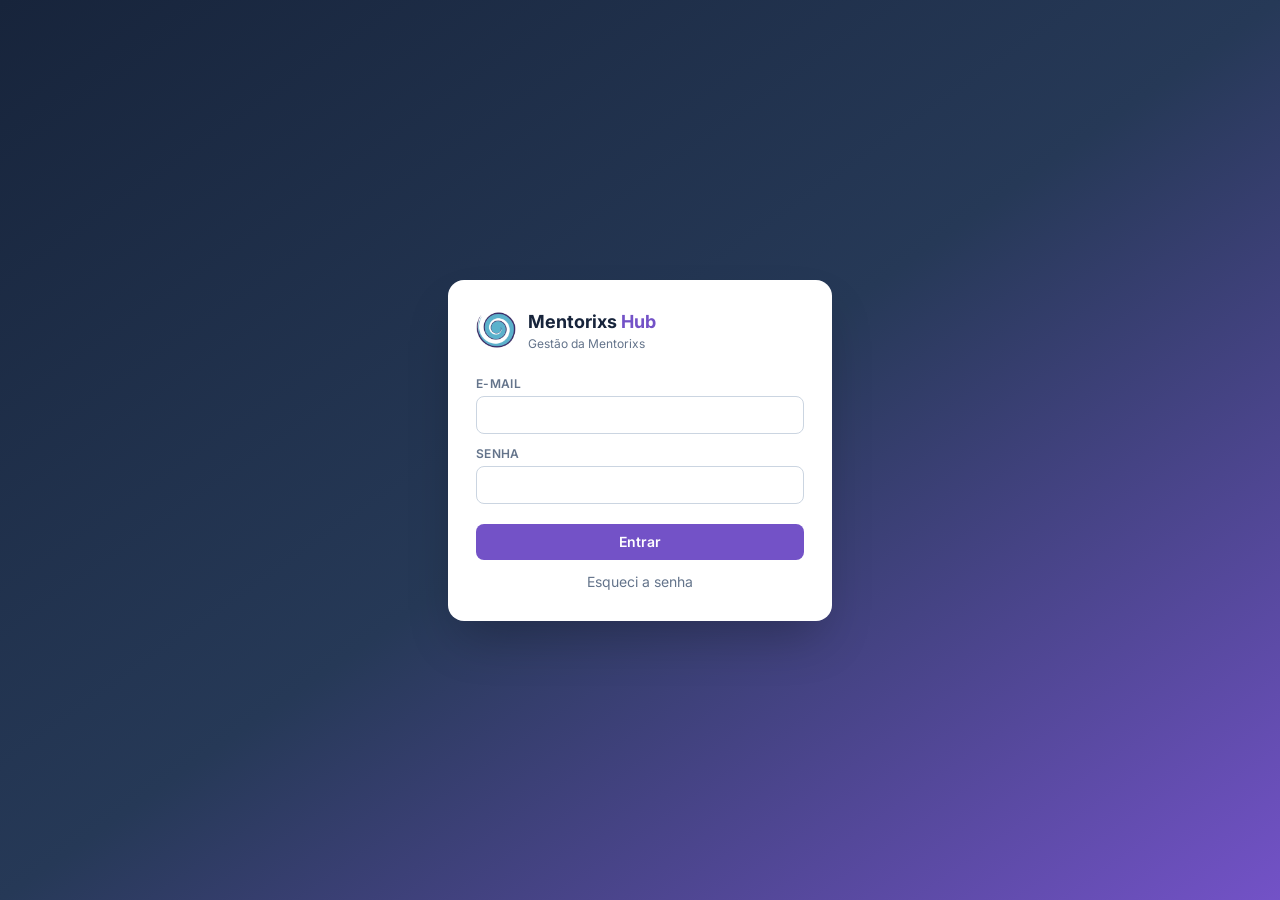
==== index.html @ ddd1be2f "Mentorixs Hub - Fase 1 (fundacao)" ====
<!doctype html>
<html lang="pt-BR">
  <head>
    <link rel="preconnect" href="https://fonts.googleapis.com" /><link href="https://fonts.googleapis.com/css2?family=Inter:wght@400;500;600;700&display=swap" rel="stylesheet" />
    <meta charset="UTF-8" />
    <link rel="icon" type="image/png" href="/logo-mentorixs.png" />
    <meta name="viewport" content="width=device-width, initial-scale=1.0" />
    <meta name="robots" content="noindex, nofollow" />
    <title>Mentorixs Hub</title>
    <script src="/config.js"></script>
    <script type="module" crossorigin src="/index-6vWufduK.js"></script>
    <link rel="stylesheet" crossorigin href="/index-kHxuLtBr.css">
  </head>
  <body>
    <div id="root"></div>
  </body>
</html>
---- index-kHxuLtBr.css ----
*,:before,:after{--tw-border-spacing-x: 0;--tw-border-spacing-y: 0;--tw-translate-x: 0;--tw-translate-y: 0;--tw-rotate: 0;--tw-skew-x: 0;--tw-skew-y: 0;--tw-scale-x: 1;--tw-scale-y: 1;--tw-pan-x: ;--tw-pan-y: ;--tw-pinch-zoom: ;--tw-scroll-snap-strictness: proximity;--tw-gradient-from-position: ;--tw-gradient-via-position: ;--tw-gradient-to-position: ;--tw-ordinal: ;--tw-slashed-zero: ;--tw-numeric-figure: ;--tw-numeric-spacing: ;--tw-numeric-fraction: ;--tw-ring-inset: ;--tw-ring-offset-width: 0px;--tw-ring-offset-color: #fff;--tw-ring-color: rgb(59 130 246 / .5);--tw-ring-offset-shadow: 0 0 #0000;--tw-ring-shadow: 0 0 #0000;--tw-shadow: 0 0 #0000;--tw-shadow-colored: 0 0 #0000;--tw-blur: ;--tw-brightness: ;--tw-contrast: ;--tw-grayscale: ;--tw-hue-rotate: ;--tw-invert: ;--tw-saturate: ;--tw-sepia: ;--tw-drop-shadow: ;--tw-backdrop-blur: ;--tw-backdrop-brightness: ;--tw-backdrop-contrast: ;--tw-backdrop-grayscale: ;--tw-backdrop-hue-rotate: ;--tw-backdrop-invert: ;--tw-backdrop-opacity: ;--tw-backdrop-saturate: ;--tw-backdrop-sepia: ;--tw-contain-size: ;--tw-contain-layout: ;--tw-contain-paint: ;--tw-contain-style: }::backdrop{--tw-border-spacing-x: 0;--tw-border-spacing-y: 0;--tw-translate-x: 0;--tw-translate-y: 0;--tw-rotate: 0;--tw-skew-x: 0;--tw-skew-y: 0;--tw-scale-x: 1;--tw-scale-y: 1;--tw-pan-x: ;--tw-pan-y: ;--tw-pinch-zoom: ;--tw-scroll-snap-strictness: proximity;--tw-gradient-from-position: ;--tw-gradient-via-position: ;--tw-gradient-to-position: ;--tw-ordinal: ;--tw-slashed-zero: ;--tw-numeric-figure: ;--tw-numeric-spacing: ;--tw-numeric-fraction: ;--tw-ring-inset: ;--tw-ring-offset-width: 0px;--tw-ring-offset-color: #fff;--tw-ring-color: rgb(59 130 246 / .5);--tw-ring-offset-shadow: 0 0 #0000;--tw-ring-shadow: 0 0 #0000;--tw-shadow: 0 0 #0000;--tw-shadow-colored: 0 0 #0000;--tw-blur: ;--tw-brightness: ;--tw-contrast: ;--tw-grayscale: ;--tw-hue-rotate: ;--tw-invert: ;--tw-saturate: ;--tw-sepia: ;--tw-drop-shadow: ;--tw-backdrop-blur: ;--tw-backdrop-brightness: ;--tw-backdrop-contrast: ;--tw-backdrop-grayscale: ;--tw-backdrop-hue-rotate: ;--tw-backdrop-invert: ;--tw-backdrop-opacity: ;--tw-backdrop-saturate: ;--tw-backdrop-sepia: ;--tw-contain-size: ;--tw-contain-layout: ;--tw-contain-paint: ;--tw-contain-style: }*,:before,:after{box-sizing:border-box;border-width:0;border-style:solid;border-color:#e5e7eb}:before,:after{--tw-content: ""}html,:host{line-height:1.5;-webkit-text-size-adjust:100%;-moz-tab-size:4;-o-tab-size:4;tab-size:4;font-family:Inter,system-ui,sans-serif;font-feature-settings:normal;font-variation-settings:normal;-webkit-tap-highlight-color:transparent}body{margin:0;line-height:inherit}hr{height:0;color:inherit;border-top-width:1px}abbr:where([title]){-webkit-text-decoration:underline dotted;text-decoration:underline dotted}h1,h2,h3,h4,h5,h6{font-size:inherit;font-weight:inherit}a{color:inherit;text-decoration:inherit}b,strong{font-weight:bolder}code,kbd,samp,pre{font-family:ui-monospace,SFMono-Regular,Menlo,Monaco,Consolas,Liberation Mono,Courier New,monospace;font-feature-settings:normal;font-variation-settings:normal;font-size:1em}small{font-size:80%}sub,sup{font-size:75%;line-height:0;position:relative;vertical-align:baseline}sub{bottom:-.25em}sup{top:-.5em}table{text-indent:0;border-color:inherit;border-collapse:collapse}button,input,optgroup,select,textarea{font-family:inherit;font-feature-settings:inherit;font-variation-settings:inherit;font-size:100%;font-weight:inherit;line-height:inherit;letter-spacing:inherit;color:inherit;margin:0;padding:0}button,select{text-transform:none}button,input:where([type=button]),input:where([type=reset]),input:where([type=submit]){-webkit-appearance:button;background-color:transparent;background-image:none}:-moz-focusring{outline:auto}:-moz-ui-invalid{box-shadow:none}progress{vertical-align:baseline}::-webkit-inner-spin-button,::-webkit-outer-spin-button{height:auto}[type=search]{-webkit-appearance:textfield;outline-offset:-2px}::-webkit-search-decoration{-webkit-appearance:none}::-webkit-file-upload-button{-webkit-appearance:button;font:inherit}summary{display:list-item}blockquote,dl,dd,h1,h2,h3,h4,h5,h6,hr,figure,p,pre{margin:0}fieldset{margin:0;padding:0}legend{padding:0}ol,ul,menu{list-style:none;margin:0;padding:0}dialog{padding:0}textarea{resize:vertical}input::-moz-placeholder,textarea::-moz-placeholder{opacity:1;color:#9ca3af}input::placeholder,textarea::placeholder{opacity:1;color:#9ca3af}button,[role=button]{cursor:pointer}:disabled{cursor:default}img,svg,video,canvas,audio,iframe,embed,object{display:block;vertical-align:middle}img,video{max-width:100%;height:auto}[hidden]:where(:not([hidden=until-found])){display:none}.sr-only{position:absolute;width:1px;height:1px;padding:0;margin:-1px;overflow:hidden;clip:rect(0,0,0,0);white-space:nowrap;border-width:0}.pointer-events-none{pointer-events:none}.fixed{position:fixed}.absolute{position:absolute}.relative{position:relative}.sticky{position:sticky}.inset-0{top:0;right:0;bottom:0;left:0}.inset-y-0{top:0;bottom:0}.-bottom-48{bottom:-12rem}.-left-24{left:-6rem}.-right-0\.5{right:-.125rem}.-right-40{right:-10rem}.-top-0\.5{top:-.125rem}.-top-3{top:-.75rem}.-top-40{top:-10rem}.left-0{left:0}.left-1\/2{left:50%}.left-3{left:.75rem}.left-3\.5{left:.875rem}.left-7{left:1.75rem}.left-72{left:18rem}.right-0{right:0}.right-1{right:.25rem}.right-2{right:.5rem}.top-0{top:0}.top-1{top:.25rem}.top-1\/2{top:50%}.top-11{top:2.75rem}.top-2\.5{top:.625rem}.z-30{z-index:30}.z-40{z-index:40}.z-50{z-index:50}.z-\[60\]{z-index:60}.mx-1{margin-left:.25rem;margin-right:.25rem}.mx-3{margin-left:.75rem;margin-right:.75rem}.mx-auto{margin-left:auto;margin-right:auto}.\!mb-0{margin-bottom:0!important}.-mt-28{margin-top:-7rem}.-mt-3{margin-top:-.75rem}.mb-0\.5{margin-bottom:.125rem}.mb-1{margin-bottom:.25rem}.mb-1\.5{margin-bottom:.375rem}.mb-2{margin-bottom:.5rem}.mb-3{margin-bottom:.75rem}.mb-4{margin-bottom:1rem}.mb-5{margin-bottom:1.25rem}.mb-6{margin-bottom:1.5rem}.mb-8{margin-bottom:2rem}.ml-1{margin-left:.25rem}.ml-2{margin-left:.5rem}.ml-3{margin-left:.75rem}.ml-5{margin-left:1.25rem}.ml-auto{margin-left:auto}.mr-1{margin-right:.25rem}.mr-2{margin-right:.5rem}.mt-0\.5{margin-top:.125rem}.mt-1{margin-top:.25rem}.mt-1\.5{margin-top:.375rem}.mt-10{margin-top:2.5rem}.mt-16{margin-top:4rem}.mt-2{margin-top:.5rem}.mt-3{margin-top:.75rem}.mt-4{margin-top:1rem}.mt-5{margin-top:1.25rem}.mt-6{margin-top:1.5rem}.mt-7{margin-top:1.75rem}.mt-8{margin-top:2rem}.mt-auto{margin-top:auto}.line-clamp-2{overflow:hidden;display:-webkit-box;-webkit-box-orient:vertical;-webkit-line-clamp:2}.block{display:block}.inline-block{display:inline-block}.inline{display:inline}.flex{display:flex}.inline-flex{display:inline-flex}.table{display:table}.grid{display:grid}.inline-grid{display:inline-grid}.hidden{display:none}.aspect-\[4\/3\]{aspect-ratio:4/3}.aspect-square{aspect-ratio:1 / 1}.h-1\.5{height:.375rem}.h-10{height:2.5rem}.h-11{height:2.75rem}.h-12{height:3rem}.h-14{height:3.5rem}.h-16{height:4rem}.h-2{height:.5rem}.h-2\.5{height:.625rem}.h-3{height:.75rem}.h-4{height:1rem}.h-44{height:11rem}.h-48{height:12rem}.h-56{height:14rem}.h-6{height:1.5rem}.h-7{height:1.75rem}.h-8{height:2rem}.h-9{height:2.25rem}.h-\[26rem\]{height:26rem}.h-\[28rem\]{height:28rem}.h-fit{height:-moz-fit-content;height:fit-content}.h-full{height:100%}.h-px{height:1px}.h-screen{height:100vh}.max-h-48{max-height:12rem}.max-h-96{max-height:24rem}.max-h-\[38vh\]{max-height:38vh}.max-h-\[50vh\]{max-height:50vh}.max-h-\[70vh\]{max-height:70vh}.min-h-0{min-height:0px}.min-h-24{min-height:6rem}.min-h-\[108px\]{min-height:108px}.min-h-\[110px\]{min-height:110px}.min-h-\[3\.75rem\]{min-height:3.75rem}.min-h-\[420px\]{min-height:420px}.min-h-\[72px\]{min-height:72px}.min-h-\[90px\]{min-height:90px}.min-h-\[96px\]{min-height:96px}.min-h-full{min-height:100%}.\!w-20{width:5rem!important}.\!w-24{width:6rem!important}.\!w-28{width:7rem!important}.\!w-32{width:8rem!important}.\!w-40{width:10rem!important}.\!w-64{width:16rem!important}.\!w-72{width:18rem!important}.\!w-80{width:20rem!important}.\!w-auto{width:auto!important}.w-10{width:2.5rem}.w-12{width:3rem}.w-14{width:3.5rem}.w-2{width:.5rem}.w-24{width:6rem}.w-3{width:.75rem}.w-32{width:8rem}.w-36{width:9rem}.w-4{width:1rem}.w-40{width:10rem}.w-44{width:11rem}.w-48{width:12rem}.w-56{width:14rem}.w-6{width:1.5rem}.w-64{width:16rem}.w-7{width:1.75rem}.w-72{width:18rem}.w-8{width:2rem}.w-80{width:20rem}.w-9{width:2.25rem}.w-\[26rem\]{width:26rem}.w-\[28rem\]{width:28rem}.w-\[72px\]{width:72px}.w-auto{width:auto}.w-fit{width:-moz-fit-content;width:fit-content}.w-full{width:100%}.min-w-0{min-width:0px}.min-w-4{min-width:1rem}.min-w-\[140px\]{min-width:140px}.min-w-\[200px\]{min-width:200px}.min-w-\[220px\]{min-width:220px}.min-w-\[520px\]{min-width:520px}.min-w-\[560px\]{min-width:560px}.min-w-\[600px\]{min-width:600px}.min-w-\[620px\]{min-width:620px}.min-w-\[640px\]{min-width:640px}.min-w-\[680px\]{min-width:680px}.min-w-\[720px\]{min-width:720px}.min-w-\[760px\]{min-width:760px}.min-w-\[780px\]{min-width:780px}.min-w-\[820px\]{min-width:820px}.min-w-\[860px\]{min-width:860px}.min-w-\[880px\]{min-width:880px}.min-w-\[900px\]{min-width:900px}.max-w-2xl{max-width:42rem}.max-w-3xl{max-width:48rem}.max-w-4xl{max-width:56rem}.max-w-5xl{max-width:64rem}.max-w-6xl{max-width:72rem}.max-w-7xl{max-width:80rem}.max-w-\[160px\]{max-width:160px}.max-w-\[400px\]{max-width:400px}.max-w-\[80\%\]{max-width:80%}.max-w-\[85\%\]{max-width:85%}.max-w-\[calc\(100vw-2rem\)\]{max-width:calc(100vw - 2rem)}.max-w-lg{max-width:32rem}.max-w-md{max-width:28rem}.max-w-sm{max-width:24rem}.max-w-xl{max-width:36rem}.max-w-xs{max-width:20rem}.flex-1{flex:1 1 0%}.shrink-0{flex-shrink:0}.border-separate{border-collapse:separate}.border-spacing-1{--tw-border-spacing-x: .25rem;--tw-border-spacing-y: .25rem;border-spacing:var(--tw-border-spacing-x) var(--tw-border-spacing-y)}.-translate-x-1\/2{--tw-translate-x: -50%;transform:translate(var(--tw-translate-x),var(--tw-translate-y)) rotate(var(--tw-rotate)) skew(var(--tw-skew-x)) skewY(var(--tw-skew-y)) scaleX(var(--tw-scale-x)) scaleY(var(--tw-scale-y))}.-translate-y-1\/2{--tw-translate-y: -50%;transform:translate(var(--tw-translate-x),var(--tw-translate-y)) rotate(var(--tw-rotate)) skew(var(--tw-skew-x)) skewY(var(--tw-skew-y)) scaleX(var(--tw-scale-x)) scaleY(var(--tw-scale-y))}.rotate-180{--tw-rotate: 180deg;transform:translate(var(--tw-translate-x),var(--tw-translate-y)) rotate(var(--tw-rotate)) skew(var(--tw-skew-x)) skewY(var(--tw-skew-y)) scaleX(var(--tw-scale-x)) scaleY(var(--tw-scale-y))}.scale-100{--tw-scale-x: 1;--tw-scale-y: 1;transform:translate(var(--tw-translate-x),var(--tw-translate-y)) rotate(var(--tw-rotate)) skew(var(--tw-skew-x)) skewY(var(--tw-skew-y)) scaleX(var(--tw-scale-x)) scaleY(var(--tw-scale-y))}.scale-50{--tw-scale-x: .5;--tw-scale-y: .5;transform:translate(var(--tw-translate-x),var(--tw-translate-y)) rotate(var(--tw-rotate)) skew(var(--tw-skew-x)) skewY(var(--tw-skew-y)) scaleX(var(--tw-scale-x)) scaleY(var(--tw-scale-y))}.scale-75{--tw-scale-x: .75;--tw-scale-y: .75;transform:translate(var(--tw-translate-x),var(--tw-translate-y)) rotate(var(--tw-rotate)) skew(var(--tw-skew-x)) skewY(var(--tw-skew-y)) scaleX(var(--tw-scale-x)) scaleY(var(--tw-scale-y))}.transform{transform:translate(var(--tw-translate-x),var(--tw-translate-y)) rotate(var(--tw-rotate)) skew(var(--tw-skew-x)) skewY(var(--tw-skew-y)) scaleX(var(--tw-scale-x)) scaleY(var(--tw-scale-y))}@keyframes pulse{50%{opacity:.5}}.animate-pulse{animation:pulse 2s cubic-bezier(.4,0,.6,1) infinite}@keyframes spin{to{transform:rotate(360deg)}}.animate-spin{animation:spin 1s linear infinite}.cursor-pointer{cursor:pointer}.select-none{-webkit-user-select:none;-moz-user-select:none;user-select:none}.list-decimal{list-style-type:decimal}.list-disc{list-style-type:disc}.break-inside-avoid-page{break-inside:avoid-page}.grid-cols-2{grid-template-columns:repeat(2,minmax(0,1fr))}.grid-cols-3{grid-template-columns:repeat(3,minmax(0,1fr))}.grid-cols-5{grid-template-columns:repeat(5,minmax(0,1fr))}.grid-cols-7{grid-template-columns:repeat(7,minmax(0,1fr))}.grid-cols-\[110px_1fr_36px\]{grid-template-columns:110px 1fr 36px}.grid-cols-\[140px_1fr_32px\]{grid-template-columns:140px 1fr 32px}.grid-cols-\[1fr_96px\]{grid-template-columns:1fr 96px}.grid-cols-\[minmax\(0\,130px\)_1fr_auto\]{grid-template-columns:minmax(0,130px) 1fr auto}.flex-col{flex-direction:column}.flex-wrap{flex-wrap:wrap}.place-items-center{place-items:center}.items-start{align-items:flex-start}.items-end{align-items:flex-end}.items-center{align-items:center}.items-baseline{align-items:baseline}.justify-end{justify-content:flex-end}.justify-center{justify-content:center}.justify-between{justify-content:space-between}.gap-0\.5{gap:.125rem}.gap-1{gap:.25rem}.gap-1\.5{gap:.375rem}.gap-2{gap:.5rem}.gap-2\.5{gap:.625rem}.gap-3{gap:.75rem}.gap-4{gap:1rem}.gap-5{gap:1.25rem}.gap-6{gap:1.5rem}.gap-8{gap:2rem}.gap-px{gap:1px}.gap-x-2{-moz-column-gap:.5rem;column-gap:.5rem}.gap-x-3{-moz-column-gap:.75rem;column-gap:.75rem}.gap-x-5{-moz-column-gap:1.25rem;column-gap:1.25rem}.gap-x-6{-moz-column-gap:1.5rem;column-gap:1.5rem}.gap-y-2{row-gap:.5rem}.space-y-0\.5>:not([hidden])~:not([hidden]){--tw-space-y-reverse: 0;margin-top:calc(.125rem * calc(1 - var(--tw-space-y-reverse)));margin-bottom:calc(.125rem * var(--tw-space-y-reverse))}.space-y-1>:not([hidden])~:not([hidden]){--tw-space-y-reverse: 0;margin-top:calc(.25rem * calc(1 - var(--tw-space-y-reverse)));margin-bottom:calc(.25rem * var(--tw-space-y-reverse))}.space-y-1\.5>:not([hidden])~:not([hidden]){--tw-space-y-reverse: 0;margin-top:calc(.375rem * calc(1 - var(--tw-space-y-reverse)));margin-bottom:calc(.375rem * var(--tw-space-y-reverse))}.space-y-2>:not([hidden])~:not([hidden]){--tw-space-y-reverse: 0;margin-top:calc(.5rem * calc(1 - var(--tw-space-y-reverse)));margin-bottom:calc(.5rem * var(--tw-space-y-reverse))}.space-y-2\.5>:not([hidden])~:not([hidden]){--tw-space-y-reverse: 0;margin-top:calc(.625rem * calc(1 - var(--tw-space-y-reverse)));margin-bottom:calc(.625rem * var(--tw-space-y-reverse))}.space-y-3>:not([hidden])~:not([hidden]){--tw-space-y-reverse: 0;margin-top:calc(.75rem * calc(1 - var(--tw-space-y-reverse)));margin-bottom:calc(.75rem * var(--tw-space-y-reverse))}.space-y-4>:not([hidden])~:not([hidden]){--tw-space-y-reverse: 0;margin-top:calc(1rem * calc(1 - var(--tw-space-y-reverse)));margin-bottom:calc(1rem * var(--tw-space-y-reverse))}.space-y-5>:not([hidden])~:not([hidden]){--tw-space-y-reverse: 0;margin-top:calc(1.25rem * calc(1 - var(--tw-space-y-reverse)));margin-bottom:calc(1.25rem * var(--tw-space-y-reverse))}.space-y-6>:not([hidden])~:not([hidden]){--tw-space-y-reverse: 0;margin-top:calc(1.5rem * calc(1 - var(--tw-space-y-reverse)));margin-bottom:calc(1.5rem * var(--tw-space-y-reverse))}.space-y-8>:not([hidden])~:not([hidden]){--tw-space-y-reverse: 0;margin-top:calc(2rem * calc(1 - var(--tw-space-y-reverse)));margin-bottom:calc(2rem * var(--tw-space-y-reverse))}.divide-y>:not([hidden])~:not([hidden]){--tw-divide-y-reverse: 0;border-top-width:calc(1px * calc(1 - var(--tw-divide-y-reverse)));border-bottom-width:calc(1px * var(--tw-divide-y-reverse))}.divide-slate-100>:not([hidden])~:not([hidden]){--tw-divide-opacity: 1;border-color:rgb(241 245 249 / var(--tw-divide-opacity))}.self-end{align-self:flex-end}.overflow-auto{overflow:auto}.overflow-hidden{overflow:hidden}.overflow-x-auto{overflow-x:auto}.overflow-y-auto{overflow-y:auto}.truncate{overflow:hidden;text-overflow:ellipsis;white-space:nowrap}.whitespace-nowrap{white-space:nowrap}.whitespace-pre-line{white-space:pre-line}.whitespace-pre-wrap{white-space:pre-wrap}.break-words{overflow-wrap:break-word}.rounded{border-radius:.25rem}.rounded-2xl{border-radius:1rem}.rounded-full{border-radius:9999px}.rounded-lg{border-radius:.5rem}.rounded-md{border-radius:.375rem}.rounded-xl{border-radius:.75rem}.border{border-width:1px}.border-0{border-width:0px}.border-2{border-width:2px}.border-y{border-top-width:1px;border-bottom-width:1px}.border-b{border-bottom-width:1px}.border-b-2{border-bottom-width:2px}.border-l{border-left-width:1px}.border-l-4{border-left-width:4px}.border-t{border-top-width:1px}.border-dashed{border-style:dashed}.border-amber-400{--tw-border-opacity: 1;border-color:rgb(251 191 36 / var(--tw-border-opacity))}.border-brand-700{--tw-border-opacity: 1;border-color:rgb(115 82 199 / var(--tw-border-opacity))}.border-cyan-500{--tw-border-opacity: 1;border-color:rgb(6 182 212 / var(--tw-border-opacity))}.border-red-400{--tw-border-opacity: 1;border-color:rgb(248 113 113 / var(--tw-border-opacity))}.border-slate-100{--tw-border-opacity: 1;border-color:rgb(241 245 249 / var(--tw-border-opacity))}.border-slate-200{--tw-border-opacity: 1;border-color:rgb(226 232 240 / var(--tw-border-opacity))}.border-slate-300{--tw-border-opacity: 1;border-color:rgb(203 213 225 / var(--tw-border-opacity))}.border-slate-400{--tw-border-opacity: 1;border-color:rgb(148 163 184 / var(--tw-border-opacity))}.border-transparent{border-color:transparent}.border-white\/10{border-color:#ffffff1a}.bg-amber-100{--tw-bg-opacity: 1;background-color:rgb(254 243 199 / var(--tw-bg-opacity))}.bg-amber-200{--tw-bg-opacity: 1;background-color:rgb(253 230 138 / var(--tw-bg-opacity))}.bg-amber-50{--tw-bg-opacity: 1;background-color:rgb(255 251 235 / var(--tw-bg-opacity))}.bg-amber-50\/40{background-color:#fffbeb66}.bg-amber-500{--tw-bg-opacity: 1;background-color:rgb(245 158 11 / var(--tw-bg-opacity))}.bg-black\/40{background-color:#0006}.bg-black\/60{background-color:#0009}.bg-blue-100{--tw-bg-opacity: 1;background-color:rgb(219 234 254 / var(--tw-bg-opacity))}.bg-brand-600{--tw-bg-opacity: 1;background-color:rgb(132 103 209 / var(--tw-bg-opacity))}.bg-brand-600\/40{background-color:#8467d166}.bg-brand-700{--tw-bg-opacity: 1;background-color:rgb(115 82 199 / var(--tw-bg-opacity))}.bg-brand-700\/10{background-color:#7352c71a}.bg-brand-700\/5{background-color:#7352c70d}.bg-brand-900{--tw-bg-opacity: 1;background-color:rgb(23 36 59 / var(--tw-bg-opacity))}.bg-brand-950{--tw-bg-opacity: 1;background-color:rgb(15 24 40 / var(--tw-bg-opacity))}.bg-brand-950\/50{background-color:#0f182880}.bg-brand-cyan{--tw-bg-opacity: 1;background-color:rgb(161 138 232 / var(--tw-bg-opacity))}.bg-brand-cyan\/15{background-color:#a18ae826}.bg-cyan-100{--tw-bg-opacity: 1;background-color:rgb(207 250 254 / var(--tw-bg-opacity))}.bg-cyan-50{--tw-bg-opacity: 1;background-color:rgb(236 254 255 / var(--tw-bg-opacity))}.bg-cyan-500\/20{background-color:#06b6d433}.bg-cyan-600{--tw-bg-opacity: 1;background-color:rgb(8 145 178 / var(--tw-bg-opacity))}.bg-emerald-100{--tw-bg-opacity: 1;background-color:rgb(209 250 229 / var(--tw-bg-opacity))}.bg-emerald-200{--tw-bg-opacity: 1;background-color:rgb(167 243 208 / var(--tw-bg-opacity))}.bg-emerald-400\/20{background-color:#34d39933}.bg-emerald-50{--tw-bg-opacity: 1;background-color:rgb(236 253 245 / var(--tw-bg-opacity))}.bg-emerald-500{--tw-bg-opacity: 1;background-color:rgb(16 185 129 / var(--tw-bg-opacity))}.bg-emerald-600{--tw-bg-opacity: 1;background-color:rgb(5 150 105 / var(--tw-bg-opacity))}.bg-green-100{--tw-bg-opacity: 1;background-color:rgb(220 252 231 / var(--tw-bg-opacity))}.bg-hub-cinza{--tw-bg-opacity: 1;background-color:rgb(244 245 248 / var(--tw-bg-opacity))}.bg-hub-lilas\/30{background-color:#a18ae84d}.bg-hub-navy{--tw-bg-opacity: 1;background-color:rgb(23 36 59 / var(--tw-bg-opacity))}.bg-hub-roxo{--tw-bg-opacity: 1;background-color:rgb(115 82 199 / var(--tw-bg-opacity))}.bg-indigo-100{--tw-bg-opacity: 1;background-color:rgb(224 231 255 / var(--tw-bg-opacity))}.bg-orange-100{--tw-bg-opacity: 1;background-color:rgb(255 237 213 / var(--tw-bg-opacity))}.bg-orange-300{--tw-bg-opacity: 1;background-color:rgb(253 186 116 / var(--tw-bg-opacity))}.bg-orange-500{--tw-bg-opacity: 1;background-color:rgb(249 115 22 / var(--tw-bg-opacity))}.bg-purple-100{--tw-bg-opacity: 1;background-color:rgb(243 232 255 / var(--tw-bg-opacity))}.bg-purple-500{--tw-bg-opacity: 1;background-color:rgb(168 85 247 / var(--tw-bg-opacity))}.bg-red-100{--tw-bg-opacity: 1;background-color:rgb(254 226 226 / var(--tw-bg-opacity))}.bg-red-400{--tw-bg-opacity: 1;background-color:rgb(248 113 113 / var(--tw-bg-opacity))}.bg-red-50{--tw-bg-opacity: 1;background-color:rgb(254 242 242 / var(--tw-bg-opacity))}.bg-red-500{--tw-bg-opacity: 1;background-color:rgb(239 68 68 / var(--tw-bg-opacity))}.bg-red-600{--tw-bg-opacity: 1;background-color:rgb(220 38 38 / var(--tw-bg-opacity))}.bg-slate-100{--tw-bg-opacity: 1;background-color:rgb(241 245 249 / var(--tw-bg-opacity))}.bg-slate-200{--tw-bg-opacity: 1;background-color:rgb(226 232 240 / var(--tw-bg-opacity))}.bg-slate-200\/60{background-color:#e2e8f099}.bg-slate-300{--tw-bg-opacity: 1;background-color:rgb(203 213 225 / var(--tw-bg-opacity))}.bg-slate-50{--tw-bg-opacity: 1;background-color:rgb(248 250 252 / var(--tw-bg-opacity))}.bg-slate-500{--tw-bg-opacity: 1;background-color:rgb(100 116 139 / var(--tw-bg-opacity))}.bg-transparent{background-color:transparent}.bg-white{--tw-bg-opacity: 1;background-color:rgb(255 255 255 / var(--tw-bg-opacity))}.bg-white\/10{background-color:#ffffff1a}.bg-white\/15{background-color:#ffffff26}.bg-white\/20{background-color:#fff3}.bg-yellow-100{--tw-bg-opacity: 1;background-color:rgb(254 249 195 / var(--tw-bg-opacity))}.bg-yellow-200{--tw-bg-opacity: 1;background-color:rgb(254 240 138 / var(--tw-bg-opacity))}.bg-yellow-500{--tw-bg-opacity: 1;background-color:rgb(234 179 8 / var(--tw-bg-opacity))}.bg-gradient-to-b{background-image:linear-gradient(to bottom,var(--tw-gradient-stops))}.bg-gradient-to-br{background-image:linear-gradient(to bottom right,var(--tw-gradient-stops))}.bg-gradient-to-r{background-image:linear-gradient(to right,var(--tw-gradient-stops))}.from-brand-800{--tw-gradient-from: #263957 var(--tw-gradient-from-position);--tw-gradient-to: rgb(38 57 87 / 0) var(--tw-gradient-to-position);--tw-gradient-stops: var(--tw-gradient-from), var(--tw-gradient-to)}.from-brand-900{--tw-gradient-from: #17243B var(--tw-gradient-from-position);--tw-gradient-to: rgb(23 36 59 / 0) var(--tw-gradient-to-position);--tw-gradient-stops: var(--tw-gradient-from), var(--tw-gradient-to)}.from-brand-950{--tw-gradient-from: #0f1828 var(--tw-gradient-from-position);--tw-gradient-to: rgb(15 24 40 / 0) var(--tw-gradient-to-position);--tw-gradient-stops: var(--tw-gradient-from), var(--tw-gradient-to)}.from-cyan-300{--tw-gradient-from: #67e8f9 var(--tw-gradient-from-position);--tw-gradient-to: rgb(103 232 249 / 0) var(--tw-gradient-to-position);--tw-gradient-stops: var(--tw-gradient-from), var(--tw-gradient-to)}.from-cyan-500{--tw-gradient-from: #06b6d4 var(--tw-gradient-from-position);--tw-gradient-to: rgb(6 182 212 / 0) var(--tw-gradient-to-position);--tw-gradient-stops: var(--tw-gradient-from), var(--tw-gradient-to)}.from-hub-navy{--tw-gradient-from: #17243B var(--tw-gradient-from-position);--tw-gradient-to: rgb(23 36 59 / 0) var(--tw-gradient-to-position);--tw-gradient-stops: var(--tw-gradient-from), var(--tw-gradient-to)}.via-hub-azul{--tw-gradient-to: rgb(38 57 87 / 0) var(--tw-gradient-to-position);--tw-gradient-stops: var(--tw-gradient-from), #263957 var(--tw-gradient-via-position), var(--tw-gradient-to)}.to-brand-600{--tw-gradient-to: #8467d1 var(--tw-gradient-to-position)}.to-brand-700{--tw-gradient-to: #7352C7 var(--tw-gradient-to-position)}.to-brand-950{--tw-gradient-to: #0f1828 var(--tw-gradient-to-position)}.to-cyan-700{--tw-gradient-to: #0e7490 var(--tw-gradient-to-position)}.to-hub-roxo{--tw-gradient-to: #7352C7 var(--tw-gradient-to-position)}.object-contain{-o-object-fit:contain;object-fit:contain}.object-cover{-o-object-fit:cover;object-fit:cover}.\!p-0{padding:0!important}.\!p-1\.5{padding:.375rem!important}.\!p-2{padding:.5rem!important}.\!p-3{padding:.75rem!important}.\!p-4{padding:1rem!important}.p-0{padding:0}.p-0\.5{padding:.125rem}.p-1{padding:.25rem}.p-1\.5{padding:.375rem}.p-10{padding:2.5rem}.p-2{padding:.5rem}.p-3{padding:.75rem}.p-4{padding:1rem}.p-5{padding:1.25rem}.p-6{padding:1.5rem}.p-7{padding:1.75rem}.p-8{padding:2rem}.\!px-0\.5{padding-left:.125rem!important;padding-right:.125rem!important}.\!px-1{padding-left:.25rem!important;padding-right:.25rem!important}.\!px-2{padding-left:.5rem!important;padding-right:.5rem!important}.\!py-1{padding-top:.25rem!important;padding-bottom:.25rem!important}.\!py-1\.5{padding-top:.375rem!important;padding-bottom:.375rem!important}.px-0{padding-left:0;padding-right:0}.px-1{padding-left:.25rem;padding-right:.25rem}.px-1\.5{padding-left:.375rem;padding-right:.375rem}.px-2{padding-left:.5rem;padding-right:.5rem}.px-2\.5{padding-left:.625rem;padding-right:.625rem}.px-3{padding-left:.75rem;padding-right:.75rem}.px-3\.5{padding-left:.875rem;padding-right:.875rem}.px-4{padding-left:1rem;padding-right:1rem}.px-5{padding-left:1.25rem;padding-right:1.25rem}.px-6{padding-left:1.5rem;padding-right:1.5rem}.py-0\.5{padding-top:.125rem;padding-bottom:.125rem}.py-1{padding-top:.25rem;padding-bottom:.25rem}.py-1\.5{padding-top:.375rem;padding-bottom:.375rem}.py-10{padding-top:2.5rem;padding-bottom:2.5rem}.py-12{padding-top:3rem;padding-bottom:3rem}.py-16{padding-top:4rem;padding-bottom:4rem}.py-2{padding-top:.5rem;padding-bottom:.5rem}.py-2\.5{padding-top:.625rem;padding-bottom:.625rem}.py-3{padding-top:.75rem;padding-bottom:.75rem}.py-4{padding-top:1rem;padding-bottom:1rem}.py-5{padding-top:1.25rem;padding-bottom:1.25rem}.py-6{padding-top:1.5rem;padding-bottom:1.5rem}.py-8{padding-top:2rem;padding-bottom:2rem}.pb-1{padding-bottom:.25rem}.pb-2{padding-bottom:.5rem}.pb-3{padding-bottom:.75rem}.pb-4{padding-bottom:1rem}.pb-40{padding-bottom:10rem}.pb-5{padding-bottom:1.25rem}.pb-6{padding-bottom:1.5rem}.pl-1{padding-left:.25rem}.pl-11{padding-left:2.75rem}.pl-2{padding-left:.5rem}.pl-5{padding-left:1.25rem}.pl-9{padding-left:2.25rem}.pr-1{padding-right:.25rem}.pr-11{padding-right:2.75rem}.pr-3{padding-right:.75rem}.pt-1{padding-top:.25rem}.pt-1\.5{padding-top:.375rem}.pt-10{padding-top:2.5rem}.pt-14{padding-top:3.5rem}.pt-16{padding-top:4rem}.pt-2{padding-top:.5rem}.pt-3{padding-top:.75rem}.pt-4{padding-top:1rem}.pt-5{padding-top:1.25rem}.pt-8{padding-top:2rem}.text-left{text-align:left}.text-center{text-align:center}.text-right{text-align:right}.align-top{vertical-align:top}.font-mono{font-family:ui-monospace,SFMono-Regular,Menlo,Monaco,Consolas,Liberation Mono,Courier New,monospace}.text-2xl{font-size:1.5rem;line-height:2rem}.text-3xl{font-size:1.875rem;line-height:2.25rem}.text-4xl{font-size:2.25rem;line-height:2.5rem}.text-5xl{font-size:3rem;line-height:1}.text-\[10px\]{font-size:10px}.text-\[11px\]{font-size:11px}.text-\[12px\]{font-size:12px}.text-\[13px\]{font-size:13px}.text-\[15px\]{font-size:15px}.text-base{font-size:1rem;line-height:1.5rem}.text-lg{font-size:1.125rem;line-height:1.75rem}.text-sm{font-size:.875rem;line-height:1.25rem}.text-xl{font-size:1.25rem;line-height:1.75rem}.text-xs{font-size:.75rem;line-height:1rem}.font-bold{font-weight:700}.font-medium{font-weight:500}.font-normal{font-weight:400}.font-semibold{font-weight:600}.uppercase{text-transform:uppercase}.capitalize{text-transform:capitalize}.tabular-nums{--tw-numeric-spacing: tabular-nums;font-variant-numeric:var(--tw-ordinal) var(--tw-slashed-zero) var(--tw-numeric-figure) var(--tw-numeric-spacing) var(--tw-numeric-fraction)}.leading-relaxed{line-height:1.625}.leading-snug{line-height:1.375}.leading-tight{line-height:1.25}.tracking-\[0\.18em\]{letter-spacing:.18em}.tracking-\[0\.2em\]{letter-spacing:.2em}.tracking-\[0\.5em\]{letter-spacing:.5em}.tracking-tight{letter-spacing:-.025em}.tracking-wide{letter-spacing:.025em}.text-amber-600{--tw-text-opacity: 1;color:rgb(217 119 6 / var(--tw-text-opacity))}.text-amber-700{--tw-text-opacity: 1;color:rgb(180 83 9 / var(--tw-text-opacity))}.text-amber-800{--tw-text-opacity: 1;color:rgb(146 64 14 / var(--tw-text-opacity))}.text-amber-900{--tw-text-opacity: 1;color:rgb(120 53 15 / var(--tw-text-opacity))}.text-blue-600{--tw-text-opacity: 1;color:rgb(37 99 235 / var(--tw-text-opacity))}.text-blue-700{--tw-text-opacity: 1;color:rgb(29 78 216 / var(--tw-text-opacity))}.text-blue-800{--tw-text-opacity: 1;color:rgb(30 64 175 / var(--tw-text-opacity))}.text-brand-600{--tw-text-opacity: 1;color:rgb(132 103 209 / var(--tw-text-opacity))}.text-brand-700{--tw-text-opacity: 1;color:rgb(115 82 199 / var(--tw-text-opacity))}.text-brand-800{--tw-text-opacity: 1;color:rgb(38 57 87 / var(--tw-text-opacity))}.text-brand-900{--tw-text-opacity: 1;color:rgb(23 36 59 / var(--tw-text-opacity))}.text-brand-950{--tw-text-opacity: 1;color:rgb(15 24 40 / var(--tw-text-opacity))}.text-brand-cyan{--tw-text-opacity: 1;color:rgb(161 138 232 / var(--tw-text-opacity))}.text-cyan-200{--tw-text-opacity: 1;color:rgb(165 243 252 / var(--tw-text-opacity))}.text-cyan-600{--tw-text-opacity: 1;color:rgb(8 145 178 / var(--tw-text-opacity))}.text-cyan-700{--tw-text-opacity: 1;color:rgb(14 116 144 / var(--tw-text-opacity))}.text-cyan-800{--tw-text-opacity: 1;color:rgb(21 94 117 / var(--tw-text-opacity))}.text-cyan-900{--tw-text-opacity: 1;color:rgb(22 78 99 / var(--tw-text-opacity))}.text-emerald-200{--tw-text-opacity: 1;color:rgb(167 243 208 / var(--tw-text-opacity))}.text-emerald-300{--tw-text-opacity: 1;color:rgb(110 231 183 / var(--tw-text-opacity))}.text-emerald-600{--tw-text-opacity: 1;color:rgb(5 150 105 / var(--tw-text-opacity))}.text-emerald-700{--tw-text-opacity: 1;color:rgb(4 120 87 / var(--tw-text-opacity))}.text-emerald-800{--tw-text-opacity: 1;color:rgb(6 95 70 / var(--tw-text-opacity))}.text-green-800{--tw-text-opacity: 1;color:rgb(22 101 52 / var(--tw-text-opacity))}.text-hub-lilas{--tw-text-opacity: 1;color:rgb(161 138 232 / var(--tw-text-opacity))}.text-hub-navy{--tw-text-opacity: 1;color:rgb(23 36 59 / var(--tw-text-opacity))}.text-hub-roxo{--tw-text-opacity: 1;color:rgb(115 82 199 / var(--tw-text-opacity))}.text-indigo-700{--tw-text-opacity: 1;color:rgb(67 56 202 / var(--tw-text-opacity))}.text-orange-700{--tw-text-opacity: 1;color:rgb(194 65 12 / var(--tw-text-opacity))}.text-orange-800{--tw-text-opacity: 1;color:rgb(154 52 18 / var(--tw-text-opacity))}.text-purple-700{--tw-text-opacity: 1;color:rgb(126 34 206 / var(--tw-text-opacity))}.text-purple-800{--tw-text-opacity: 1;color:rgb(107 33 168 / var(--tw-text-opacity))}.text-red-600{--tw-text-opacity: 1;color:rgb(220 38 38 / var(--tw-text-opacity))}.text-red-700{--tw-text-opacity: 1;color:rgb(185 28 28 / var(--tw-text-opacity))}.text-red-800{--tw-text-opacity: 1;color:rgb(153 27 27 / var(--tw-text-opacity))}.text-rose-600{--tw-text-opacity: 1;color:rgb(225 29 72 / var(--tw-text-opacity))}.text-slate-300{--tw-text-opacity: 1;color:rgb(203 213 225 / var(--tw-text-opacity))}.text-slate-400{--tw-text-opacity: 1;color:rgb(148 163 184 / var(--tw-text-opacity))}.text-slate-500{--tw-text-opacity: 1;color:rgb(100 116 139 / var(--tw-text-opacity))}.text-slate-600{--tw-text-opacity: 1;color:rgb(71 85 105 / var(--tw-text-opacity))}.text-slate-700{--tw-text-opacity: 1;color:rgb(51 65 85 / var(--tw-text-opacity))}.text-slate-800{--tw-text-opacity: 1;color:rgb(30 41 59 / var(--tw-text-opacity))}.text-slate-900{--tw-text-opacity: 1;color:rgb(15 23 42 / var(--tw-text-opacity))}.text-slate-900\/25{color:#0f172a40}.text-white{--tw-text-opacity: 1;color:rgb(255 255 255 / var(--tw-text-opacity))}.text-white\/40{color:#fff6}.text-white\/45{color:#ffffff73}.text-white\/50{color:#ffffff80}.text-white\/55{color:#ffffff8c}.text-white\/60{color:#fff9}.text-white\/70{color:#ffffffb3}.text-white\/75{color:#ffffffbf}.text-white\/80{color:#fffc}.text-white\/85{color:#ffffffd9}.text-yellow-800{--tw-text-opacity: 1;color:rgb(133 77 14 / var(--tw-text-opacity))}.underline{text-decoration-line:underline}.decoration-dotted{text-decoration-style:dotted}.placeholder-white\/40::-moz-placeholder{color:#fff6}.placeholder-white\/40::placeholder{color:#fff6}.accent-brand-700{accent-color:#7352C7}.opacity-40{opacity:.4}.opacity-50{opacity:.5}.opacity-60{opacity:.6}.opacity-70{opacity:.7}.opacity-80{opacity:.8}.opacity-\[0\.07\]{opacity:.07}.shadow{--tw-shadow: 0 1px 3px 0 rgb(0 0 0 / .1), 0 1px 2px -1px rgb(0 0 0 / .1);--tw-shadow-colored: 0 1px 3px 0 var(--tw-shadow-color), 0 1px 2px -1px var(--tw-shadow-color);box-shadow:var(--tw-ring-offset-shadow, 0 0 #0000),var(--tw-ring-shadow, 0 0 #0000),var(--tw-shadow)}.shadow-2xl{--tw-shadow: 0 25px 50px -12px rgb(0 0 0 / .25);--tw-shadow-colored: 0 25px 50px -12px var(--tw-shadow-color);box-shadow:var(--tw-ring-offset-shadow, 0 0 #0000),var(--tw-ring-shadow, 0 0 #0000),var(--tw-shadow)}.shadow-sm{--tw-shadow: 0 1px 2px 0 rgb(0 0 0 / .05);--tw-shadow-colored: 0 1px 2px 0 var(--tw-shadow-color);box-shadow:var(--tw-ring-offset-shadow, 0 0 #0000),var(--tw-ring-shadow, 0 0 #0000),var(--tw-shadow)}.shadow-xl{--tw-shadow: 0 20px 25px -5px rgb(0 0 0 / .1), 0 8px 10px -6px rgb(0 0 0 / .1);--tw-shadow-colored: 0 20px 25px -5px var(--tw-shadow-color), 0 8px 10px -6px var(--tw-shadow-color);box-shadow:var(--tw-ring-offset-shadow, 0 0 #0000),var(--tw-ring-shadow, 0 0 #0000),var(--tw-shadow)}.shadow-brand-900\/30{--tw-shadow-color: rgb(23 36 59 / .3);--tw-shadow: var(--tw-shadow-colored)}.outline-none{outline:2px solid transparent;outline-offset:2px}.ring-1{--tw-ring-offset-shadow: var(--tw-ring-inset) 0 0 0 var(--tw-ring-offset-width) var(--tw-ring-offset-color);--tw-ring-shadow: var(--tw-ring-inset) 0 0 0 calc(1px + var(--tw-ring-offset-width)) var(--tw-ring-color);box-shadow:var(--tw-ring-offset-shadow),var(--tw-ring-shadow),var(--tw-shadow, 0 0 #0000)}.ring-2{--tw-ring-offset-shadow: var(--tw-ring-inset) 0 0 0 var(--tw-ring-offset-width) var(--tw-ring-offset-color);--tw-ring-shadow: var(--tw-ring-inset) 0 0 0 calc(2px + var(--tw-ring-offset-width)) var(--tw-ring-color);box-shadow:var(--tw-ring-offset-shadow),var(--tw-ring-shadow),var(--tw-shadow, 0 0 #0000)}.ring-amber-200{--tw-ring-opacity: 1;--tw-ring-color: rgb(253 230 138 / var(--tw-ring-opacity))}.ring-amber-400{--tw-ring-opacity: 1;--tw-ring-color: rgb(251 191 36 / var(--tw-ring-opacity))}.ring-brand-600{--tw-ring-opacity: 1;--tw-ring-color: rgb(132 103 209 / var(--tw-ring-opacity))}.ring-brand-600\/30{--tw-ring-color: rgb(132 103 209 / .3)}.ring-brand-700\/30{--tw-ring-color: rgb(115 82 199 / .3)}.ring-cyan-200{--tw-ring-opacity: 1;--tw-ring-color: rgb(165 243 252 / var(--tw-ring-opacity))}.ring-emerald-200{--tw-ring-opacity: 1;--tw-ring-color: rgb(167 243 208 / var(--tw-ring-opacity))}.ring-red-200{--tw-ring-opacity: 1;--tw-ring-color: rgb(254 202 202 / var(--tw-ring-opacity))}.ring-red-300{--tw-ring-opacity: 1;--tw-ring-color: rgb(252 165 165 / var(--tw-ring-opacity))}.ring-slate-200{--tw-ring-opacity: 1;--tw-ring-color: rgb(226 232 240 / var(--tw-ring-opacity))}.ring-white\/15{--tw-ring-color: rgb(255 255 255 / .15)}.ring-white\/20{--tw-ring-color: rgb(255 255 255 / .2)}.blur-3xl{--tw-blur: blur(64px);filter:var(--tw-blur) var(--tw-brightness) var(--tw-contrast) var(--tw-grayscale) var(--tw-hue-rotate) var(--tw-invert) var(--tw-saturate) var(--tw-sepia) var(--tw-drop-shadow)}.filter{filter:var(--tw-blur) var(--tw-brightness) var(--tw-contrast) var(--tw-grayscale) var(--tw-hue-rotate) var(--tw-invert) var(--tw-saturate) var(--tw-sepia) var(--tw-drop-shadow)}.transition{transition-property:color,background-color,border-color,text-decoration-color,fill,stroke,opacity,box-shadow,transform,filter,backdrop-filter;transition-timing-function:cubic-bezier(.4,0,.2,1);transition-duration:.15s}.transition-\[width\]{transition-property:width;transition-timing-function:cubic-bezier(.4,0,.2,1);transition-duration:.15s}.transition-transform{transition-property:transform;transition-timing-function:cubic-bezier(.4,0,.2,1);transition-duration:.15s}.duration-\[4000ms\]{transition-duration:4s}.ease-in-out{transition-timing-function:cubic-bezier(.4,0,.2,1)}.\[text-wrap\:balance\]{text-wrap:balance}html,body,#root{height:100%}body{--tw-bg-opacity: 1;background-color:rgb(241 245 249 / var(--tw-bg-opacity));--tw-text-opacity: 1;color:rgb(30 41 59 / var(--tw-text-opacity));-webkit-font-smoothing:antialiased;-moz-osx-font-smoothing:grayscale}.input{width:100%;border-radius:.5rem;border-width:1px;--tw-border-opacity: 1;border-color:rgb(203 213 225 / var(--tw-border-opacity));--tw-bg-opacity: 1;background-color:rgb(255 255 255 / var(--tw-bg-opacity));padding:.5rem .75rem;font-size:.875rem;line-height:1.25rem;outline:2px solid transparent;outline-offset:2px}.input:focus{--tw-border-opacity: 1;border-color:rgb(132 103 209 / var(--tw-border-opacity));--tw-ring-offset-shadow: var(--tw-ring-inset) 0 0 0 var(--tw-ring-offset-width) var(--tw-ring-offset-color);--tw-ring-shadow: var(--tw-ring-inset) 0 0 0 calc(2px + var(--tw-ring-offset-width)) var(--tw-ring-color);box-shadow:var(--tw-ring-offset-shadow),var(--tw-ring-shadow),var(--tw-shadow, 0 0 #0000);--tw-ring-color: rgb(132 103 209 / .2)}.label{margin-bottom:.25rem;display:block;font-size:.75rem;line-height:1rem;font-weight:600;text-transform:uppercase;letter-spacing:.025em;--tw-text-opacity: 1;color:rgb(100 116 139 / var(--tw-text-opacity))}.btn{display:inline-flex;align-items:center;gap:.5rem;border-radius:.5rem;padding:.5rem 1rem;font-size:.875rem;line-height:1.25rem;font-weight:600;transition-property:color,background-color,border-color,text-decoration-color,fill,stroke,opacity,box-shadow,transform,filter,backdrop-filter;transition-timing-function:cubic-bezier(.4,0,.2,1);transition-duration:.15s}.btn:disabled{opacity:.5}.btn-primary{--tw-bg-opacity: 1;background-color:rgb(115 82 199 / var(--tw-bg-opacity));--tw-text-opacity: 1;color:rgb(255 255 255 / var(--tw-text-opacity));display:inline-flex;align-items:center;gap:.5rem;border-radius:.5rem;padding:.5rem 1rem;font-size:.875rem;line-height:1.25rem;font-weight:600;transition-property:color,background-color,border-color,text-decoration-color,fill,stroke,opacity,box-shadow,transform,filter,backdrop-filter;transition-timing-function:cubic-bezier(.4,0,.2,1);transition-duration:.15s}.btn-primary:disabled{opacity:.5}.btn-primary:hover{--tw-bg-opacity: 1;background-color:rgb(132 103 209 / var(--tw-bg-opacity))}.btn-ghost{--tw-text-opacity: 1;color:rgb(71 85 105 / var(--tw-text-opacity));display:inline-flex;align-items:center;gap:.5rem;border-radius:.5rem;padding:.5rem 1rem;font-size:.875rem;line-height:1.25rem;font-weight:600;transition-property:color,background-color,border-color,text-decoration-color,fill,stroke,opacity,box-shadow,transform,filter,backdrop-filter;transition-timing-function:cubic-bezier(.4,0,.2,1);transition-duration:.15s}.btn-ghost:disabled{opacity:.5}.btn-ghost:hover{--tw-bg-opacity: 1;background-color:rgb(226 232 240 / var(--tw-bg-opacity))}.btn-danger{--tw-text-opacity: 1;color:rgb(220 38 38 / var(--tw-text-opacity));display:inline-flex;align-items:center;gap:.5rem;border-radius:.5rem;padding:.5rem 1rem;font-size:.875rem;line-height:1.25rem;font-weight:600;transition-property:color,background-color,border-color,text-decoration-color,fill,stroke,opacity,box-shadow,transform,filter,backdrop-filter;transition-timing-function:cubic-bezier(.4,0,.2,1);transition-duration:.15s}.btn-danger:disabled{opacity:.5}.btn-danger:hover{--tw-bg-opacity: 1;background-color:rgb(254 242 242 / var(--tw-bg-opacity))}.card{border-radius:1rem;--tw-bg-opacity: 1;background-color:rgb(255 255 255 / var(--tw-bg-opacity));padding:1.25rem;--tw-shadow: 0 1px 2px 0 rgb(0 0 0 / .05);--tw-shadow-colored: 0 1px 2px 0 var(--tw-shadow-color);box-shadow:var(--tw-ring-offset-shadow, 0 0 #0000),var(--tw-ring-shadow, 0 0 #0000),var(--tw-shadow);--tw-ring-offset-shadow: var(--tw-ring-inset) 0 0 0 var(--tw-ring-offset-width) var(--tw-ring-offset-color);--tw-ring-shadow: var(--tw-ring-inset) 0 0 0 calc(1px + var(--tw-ring-offset-width)) var(--tw-ring-color);box-shadow:var(--tw-ring-offset-shadow),var(--tw-ring-shadow),var(--tw-shadow, 0 0 #0000);--tw-ring-opacity: 1;--tw-ring-color: rgb(226 232 240 / var(--tw-ring-opacity))}.th{padding:.75rem 1rem;text-align:left;font-size:.75rem;line-height:1rem;font-weight:600;text-transform:uppercase;letter-spacing:.025em;--tw-text-opacity: 1;color:rgb(100 116 139 / var(--tw-text-opacity))}.td{padding:.75rem 1rem;font-size:.875rem;line-height:1.25rem}@media print{aside,header,.no-print{display:none!important}html,body,#root{height:auto;background:#fff}main{overflow:visible!important;padding:0!important}.doc-sheet{box-shadow:none!important;border:0!important;padding:0!important}@page{size:A4;margin:16mm}}.sem-rolagem{scrollbar-width:none;-ms-overflow-style:none}.sem-rolagem::-webkit-scrollbar{display:none}@keyframes logo-gira{to{transform:rotate(360deg)}}.logo-gira{transform-origin:50% 50%;animation:logo-gira 14s linear infinite;will-change:transform}@media (prefers-reduced-motion: reduce){.logo-gira{animation:none}}.placeholder\:text-slate-400::-moz-placeholder{--tw-text-opacity: 1;color:rgb(148 163 184 / var(--tw-text-opacity))}.placeholder\:text-slate-400::placeholder{--tw-text-opacity: 1;color:rgb(148 163 184 / var(--tw-text-opacity))}.last\:border-0:last-child{border-width:0px}.hover\:border-brand-600:hover{--tw-border-opacity: 1;border-color:rgb(132 103 209 / var(--tw-border-opacity))}.hover\:border-slate-200:hover{--tw-border-opacity: 1;border-color:rgb(226 232 240 / var(--tw-border-opacity))}.hover\:bg-brand-600:hover{--tw-bg-opacity: 1;background-color:rgb(132 103 209 / var(--tw-bg-opacity))}.hover\:bg-brand-700:hover{--tw-bg-opacity: 1;background-color:rgb(115 82 199 / var(--tw-bg-opacity))}.hover\:bg-brand-700\/10:hover{background-color:#7352c71a}.hover\:bg-brand-700\/5:hover{background-color:#7352c70d}.hover\:bg-cyan-300:hover{--tw-bg-opacity: 1;background-color:rgb(103 232 249 / var(--tw-bg-opacity))}.hover\:bg-cyan-50:hover{--tw-bg-opacity: 1;background-color:rgb(236 254 255 / var(--tw-bg-opacity))}.hover\:bg-hub-cinza:hover{--tw-bg-opacity: 1;background-color:rgb(244 245 248 / var(--tw-bg-opacity))}.hover\:bg-red-100:hover{--tw-bg-opacity: 1;background-color:rgb(254 226 226 / var(--tw-bg-opacity))}.hover\:bg-red-50:hover{--tw-bg-opacity: 1;background-color:rgb(254 242 242 / var(--tw-bg-opacity))}.hover\:bg-red-500:hover{--tw-bg-opacity: 1;background-color:rgb(239 68 68 / var(--tw-bg-opacity))}.hover\:bg-slate-100:hover{--tw-bg-opacity: 1;background-color:rgb(241 245 249 / var(--tw-bg-opacity))}.hover\:bg-slate-200:hover{--tw-bg-opacity: 1;background-color:rgb(226 232 240 / var(--tw-bg-opacity))}.hover\:bg-slate-50:hover{--tw-bg-opacity: 1;background-color:rgb(248 250 252 / var(--tw-bg-opacity))}.hover\:bg-white\/10:hover{background-color:#ffffff1a}.hover\:bg-white\/5:hover{background-color:#ffffff0d}.hover\:text-amber-950:hover{--tw-text-opacity: 1;color:rgb(69 26 3 / var(--tw-text-opacity))}.hover\:text-brand-700:hover{--tw-text-opacity: 1;color:rgb(115 82 199 / var(--tw-text-opacity))}.hover\:text-brand-800:hover{--tw-text-opacity: 1;color:rgb(38 57 87 / var(--tw-text-opacity))}.hover\:text-brand-900:hover,.hover\:text-hub-navy:hover{--tw-text-opacity: 1;color:rgb(23 36 59 / var(--tw-text-opacity))}.hover\:text-red-600:hover{--tw-text-opacity: 1;color:rgb(220 38 38 / var(--tw-text-opacity))}.hover\:text-slate-600:hover{--tw-text-opacity: 1;color:rgb(71 85 105 / var(--tw-text-opacity))}.hover\:text-slate-800:hover{--tw-text-opacity: 1;color:rgb(30 41 59 / var(--tw-text-opacity))}.hover\:text-white:hover{--tw-text-opacity: 1;color:rgb(255 255 255 / var(--tw-text-opacity))}.hover\:underline:hover{text-decoration-line:underline}.hover\:ring-brand-600:hover{--tw-ring-opacity: 1;--tw-ring-color: rgb(132 103 209 / var(--tw-ring-opacity))}.hover\:ring-slate-300:hover{--tw-ring-opacity: 1;--tw-ring-color: rgb(203 213 225 / var(--tw-ring-opacity))}.hover\:brightness-95:hover{--tw-brightness: brightness(.95);filter:var(--tw-blur) var(--tw-brightness) var(--tw-contrast) var(--tw-grayscale) var(--tw-hue-rotate) var(--tw-invert) var(--tw-saturate) var(--tw-sepia) var(--tw-drop-shadow)}.focus\:border-brand-600:focus{--tw-border-opacity: 1;border-color:rgb(132 103 209 / var(--tw-border-opacity))}.focus\:bg-white\/15:focus{background-color:#ffffff26}.focus\:outline-none:focus{outline:2px solid transparent;outline-offset:2px}.focus\:ring-0:focus{--tw-ring-offset-shadow: var(--tw-ring-inset) 0 0 0 var(--tw-ring-offset-width) var(--tw-ring-offset-color);--tw-ring-shadow: var(--tw-ring-inset) 0 0 0 calc(0px + var(--tw-ring-offset-width)) var(--tw-ring-color);box-shadow:var(--tw-ring-offset-shadow),var(--tw-ring-shadow),var(--tw-shadow, 0 0 #0000)}.focus\:ring-4:focus{--tw-ring-offset-shadow: var(--tw-ring-inset) 0 0 0 var(--tw-ring-offset-width) var(--tw-ring-offset-color);--tw-ring-shadow: var(--tw-ring-inset) 0 0 0 calc(4px + var(--tw-ring-offset-width)) var(--tw-ring-color);box-shadow:var(--tw-ring-offset-shadow),var(--tw-ring-shadow),var(--tw-shadow, 0 0 #0000)}.focus\:ring-brand-600:focus{--tw-ring-opacity: 1;--tw-ring-color: rgb(132 103 209 / var(--tw-ring-opacity))}.focus\:ring-brand-600\/15:focus{--tw-ring-color: rgb(132 103 209 / .15)}.focus\:ring-brand-600\/30:focus{--tw-ring-color: rgb(132 103 209 / .3)}.focus\:ring-hub-roxo:focus{--tw-ring-opacity: 1;--tw-ring-color: rgb(115 82 199 / var(--tw-ring-opacity))}.focus-visible\:ring-2:focus-visible{--tw-ring-offset-shadow: var(--tw-ring-inset) 0 0 0 var(--tw-ring-offset-width) var(--tw-ring-offset-color);--tw-ring-shadow: var(--tw-ring-inset) 0 0 0 calc(2px + var(--tw-ring-offset-width)) var(--tw-ring-color);box-shadow:var(--tw-ring-offset-shadow),var(--tw-ring-shadow),var(--tw-shadow, 0 0 #0000)}.focus-visible\:ring-brand-cyan:focus-visible{--tw-ring-opacity: 1;--tw-ring-color: rgb(161 138 232 / var(--tw-ring-opacity))}.disabled\:opacity-30:disabled{opacity:.3}.disabled\:opacity-60:disabled{opacity:.6}.disabled\:hover\:bg-slate-100:hover:disabled{--tw-bg-opacity: 1;background-color:rgb(241 245 249 / var(--tw-bg-opacity))}.group:hover .group-hover\:translate-x-1{--tw-translate-x: .25rem;transform:translate(var(--tw-translate-x),var(--tw-translate-y)) rotate(var(--tw-rotate)) skew(var(--tw-skew-x)) skewY(var(--tw-skew-y)) scaleX(var(--tw-scale-x)) scaleY(var(--tw-scale-y))}@media (prefers-reduced-motion: reduce){.motion-reduce\:transition-none{transition-property:none}}@media (min-width: 640px){.sm\:col-span-1{grid-column:span 1 / span 1}.sm\:col-span-2{grid-column:span 2 / span 2}.sm\:col-span-3{grid-column:span 3 / span 3}.sm\:col-span-4{grid-column:span 4 / span 4}.sm\:col-span-5{grid-column:span 5 / span 5}.sm\:col-span-6{grid-column:span 6 / span 6}.sm\:col-span-7{grid-column:span 7 / span 7}.sm\:block{display:block}.sm\:w-10{width:2.5rem}.sm\:max-w-md{max-width:28rem}.sm\:max-w-sm{max-width:24rem}.sm\:max-w-xs{max-width:20rem}.sm\:grid-cols-12{grid-template-columns:repeat(12,minmax(0,1fr))}.sm\:grid-cols-2{grid-template-columns:repeat(2,minmax(0,1fr))}.sm\:grid-cols-3{grid-template-columns:repeat(3,minmax(0,1fr))}.sm\:grid-cols-4{grid-template-columns:repeat(4,minmax(0,1fr))}.sm\:grid-cols-5{grid-template-columns:repeat(5,minmax(0,1fr))}.sm\:grid-cols-6{grid-template-columns:repeat(6,minmax(0,1fr))}.sm\:grid-cols-\[200px_1fr\]{grid-template-columns:200px 1fr}.sm\:flex-row{flex-direction:row}.sm\:items-center{align-items:center}.sm\:justify-between{justify-content:space-between}.sm\:p-10{padding:2.5rem}.sm\:p-6{padding:1.5rem}.sm\:p-8{padding:2rem}.sm\:px-10{padding-left:2.5rem;padding-right:2.5rem}.sm\:px-6{padding-left:1.5rem;padding-right:1.5rem}.sm\:py-12{padding-top:3rem;padding-bottom:3rem}.sm\:text-right{text-align:right}.sm\:text-2xl{font-size:1.5rem;line-height:2rem}.sm\:text-3xl{font-size:1.875rem;line-height:2.25rem}.sm\:text-5xl{font-size:3rem;line-height:1}}@media (min-width: 768px){.md\:col-span-2{grid-column:span 2 / span 2}.md\:grid-cols-2{grid-template-columns:repeat(2,minmax(0,1fr))}.md\:grid-cols-3{grid-template-columns:repeat(3,minmax(0,1fr))}.md\:grid-cols-4{grid-template-columns:repeat(4,minmax(0,1fr))}.md\:grid-cols-\[220px_minmax\(0\,1fr\)\]{grid-template-columns:220px minmax(0,1fr)}}@media (min-width: 1024px){.lg\:sticky{position:sticky}.lg\:top-6{top:1.5rem}.lg\:col-span-2{grid-column:span 2 / span 2}.lg\:block{display:block}.lg\:flex{display:flex}.lg\:hidden{display:none}.lg\:w-\[46\%\]{width:46%}.lg\:grid-cols-2{grid-template-columns:repeat(2,minmax(0,1fr))}.lg\:grid-cols-3{grid-template-columns:repeat(3,minmax(0,1fr))}.lg\:grid-cols-4{grid-template-columns:repeat(4,minmax(0,1fr))}.lg\:grid-cols-\[1fr_320px\]{grid-template-columns:1fr 320px}.lg\:grid-cols-\[260px_minmax\(0\,1fr\)\]{grid-template-columns:260px minmax(0,1fr)}.lg\:flex-col{flex-direction:column}.lg\:justify-between{justify-content:space-between}.lg\:p-12{padding:3rem}}@media (min-width: 1280px){.xl\:-mt-4{margin-top:-1rem}.xl\:grid-cols-3{grid-template-columns:repeat(3,minmax(0,1fr))}.xl\:grid-cols-5{grid-template-columns:repeat(5,minmax(0,1fr))}.xl\:p-16{padding:4rem}.xl\:pb-10{padding-bottom:2.5rem}}@media print{.print\:block{display:block}.print\:hidden{display:none}.print\:p-0{padding:0}}
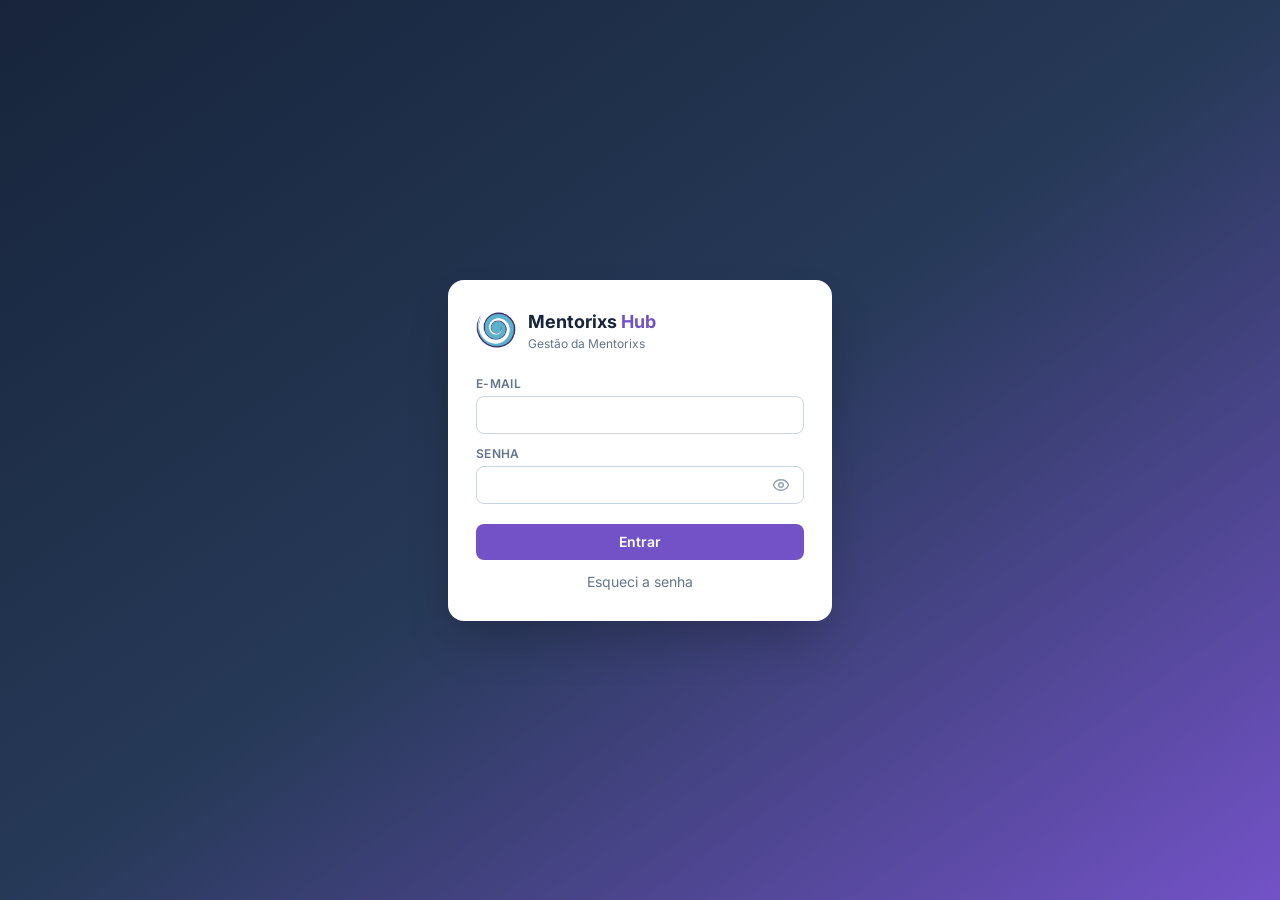
==== commit c62692fe: "Hub: barra de rolagem do menu e olho na senha" ====
--- a/index.html
+++ b/index.html
@@ -8,8 +8,8 @@
     <meta name="robots" content="noindex, nofollow" />
     <title>Mentorixs Hub</title>
     <script src="/config.js"></script>
-    <script type="module" crossorigin src="/index-6vWufduK.js"></script>
-    <link rel="stylesheet" crossorigin href="/index-kHxuLtBr.css">
+    <script type="module" crossorigin src="/index-DbZfbQkJ.js"></script>
+    <link rel="stylesheet" crossorigin href="/index-C2jdbsex.css">
   </head>
   <body>
     <div id="root"></div>
--- a/index-C2jdbsex.css
+++ b/index-C2jdbsex.css
@@ -0,0 +1 @@
+*,:before,:after{--tw-border-spacing-x: 0;--tw-border-spacing-y: 0;--tw-translate-x: 0;--tw-translate-y: 0;--tw-rotate: 0;--tw-skew-x: 0;--tw-skew-y: 0;--tw-scale-x: 1;--tw-scale-y: 1;--tw-pan-x: ;--tw-pan-y: ;--tw-pinch-zoom: ;--tw-scroll-snap-strictness: proximity;--tw-gradient-from-position: ;--tw-gradient-via-position: ;--tw-gradient-to-position: ;--tw-ordinal: ;--tw-slashed-zero: ;--tw-numeric-figure: ;--tw-numeric-spacing: ;--tw-numeric-fraction: ;--tw-ring-inset: ;--tw-ring-offset-width: 0px;--tw-ring-offset-color: #fff;--tw-ring-color: rgb(59 130 246 / .5);--tw-ring-offset-shadow: 0 0 #0000;--tw-ring-shadow: 0 0 #0000;--tw-shadow: 0 0 #0000;--tw-shadow-colored: 0 0 #0000;--tw-blur: ;--tw-brightness: ;--tw-contrast: ;--tw-grayscale: ;--tw-hue-rotate: ;--tw-invert: ;--tw-saturate: ;--tw-sepia: ;--tw-drop-shadow: ;--tw-backdrop-blur: ;--tw-backdrop-brightness: ;--tw-backdrop-contrast: ;--tw-backdrop-grayscale: ;--tw-backdrop-hue-rotate: ;--tw-backdrop-invert: ;--tw-backdrop-opacity: ;--tw-backdrop-saturate: ;--tw-backdrop-sepia: ;--tw-contain-size: ;--tw-contain-layout: ;--tw-contain-paint: ;--tw-contain-style: }::backdrop{--tw-border-spacing-x: 0;--tw-border-spacing-y: 0;--tw-translate-x: 0;--tw-translate-y: 0;--tw-rotate: 0;--tw-skew-x: 0;--tw-skew-y: 0;--tw-scale-x: 1;--tw-scale-y: 1;--tw-pan-x: ;--tw-pan-y: ;--tw-pinch-zoom: ;--tw-scroll-snap-strictness: proximity;--tw-gradient-from-position: ;--tw-gradient-via-position: ;--tw-gradient-to-position: ;--tw-ordinal: ;--tw-slashed-zero: ;--tw-numeric-figure: ;--tw-numeric-spacing: ;--tw-numeric-fraction: ;--tw-ring-inset: ;--tw-ring-offset-width: 0px;--tw-ring-offset-color: #fff;--tw-ring-color: rgb(59 130 246 / .5);--tw-ring-offset-shadow: 0 0 #0000;--tw-ring-shadow: 0 0 #0000;--tw-shadow: 0 0 #0000;--tw-shadow-colored: 0 0 #0000;--tw-blur: ;--tw-brightness: ;--tw-contrast: ;--tw-grayscale: ;--tw-hue-rotate: ;--tw-invert: ;--tw-saturate: ;--tw-sepia: ;--tw-drop-shadow: ;--tw-backdrop-blur: ;--tw-backdrop-brightness: ;--tw-backdrop-contrast: ;--tw-backdrop-grayscale: ;--tw-backdrop-hue-rotate: ;--tw-backdrop-invert: ;--tw-backdrop-opacity: ;--tw-backdrop-saturate: ;--tw-backdrop-sepia: ;--tw-contain-size: ;--tw-contain-layout: ;--tw-contain-paint: ;--tw-contain-style: }*,:before,:after{box-sizing:border-box;border-width:0;border-style:solid;border-color:#e5e7eb}:before,:after{--tw-content: ""}html,:host{line-height:1.5;-webkit-text-size-adjust:100%;-moz-tab-size:4;-o-tab-size:4;tab-size:4;font-family:Inter,system-ui,sans-serif;font-feature-settings:normal;font-variation-settings:normal;-webkit-tap-highlight-color:transparent}body{margin:0;line-height:inherit}hr{height:0;color:inherit;border-top-width:1px}abbr:where([title]){-webkit-text-decoration:underline dotted;text-decoration:underline dotted}h1,h2,h3,h4,h5,h6{font-size:inherit;font-weight:inherit}a{color:inherit;text-decoration:inherit}b,strong{font-weight:bolder}code,kbd,samp,pre{font-family:ui-monospace,SFMono-Regular,Menlo,Monaco,Consolas,Liberation Mono,Courier New,monospace;font-feature-settings:normal;font-variation-settings:normal;font-size:1em}small{font-size:80%}sub,sup{font-size:75%;line-height:0;position:relative;vertical-align:baseline}sub{bottom:-.25em}sup{top:-.5em}table{text-indent:0;border-color:inherit;border-collapse:collapse}button,input,optgroup,select,textarea{font-family:inherit;font-feature-settings:inherit;font-variation-settings:inherit;font-size:100%;font-weight:inherit;line-height:inherit;letter-spacing:inherit;color:inherit;margin:0;padding:0}button,select{text-transform:none}button,input:where([type=button]),input:where([type=reset]),input:where([type=submit]){-webkit-appearance:button;background-color:transparent;background-image:none}:-moz-focusring{outline:auto}:-moz-ui-invalid{box-shadow:none}progress{vertical-align:baseline}::-webkit-inner-spin-button,::-webkit-outer-spin-button{height:auto}[type=search]{-webkit-appearance:textfield;outline-offset:-2px}::-webkit-search-decoration{-webkit-appearance:none}::-webkit-file-upload-button{-webkit-appearance:button;font:inherit}summary{display:list-item}blockquote,dl,dd,h1,h2,h3,h4,h5,h6,hr,figure,p,pre{margin:0}fieldset{margin:0;padding:0}legend{padding:0}ol,ul,menu{list-style:none;margin:0;padding:0}dialog{padding:0}textarea{resize:vertical}input::-moz-placeholder,textarea::-moz-placeholder{opacity:1;color:#9ca3af}input::placeholder,textarea::placeholder{opacity:1;color:#9ca3af}button,[role=button]{cursor:pointer}:disabled{cursor:default}img,svg,video,canvas,audio,iframe,embed,object{display:block;vertical-align:middle}img,video{max-width:100%;height:auto}[hidden]:where(:not([hidden=until-found])){display:none}.grid>*{min-width:0}img,svg,video,canvas{max-width:100%}.input{width:100%;border-radius:.5rem;border-width:1px;--tw-border-opacity: 1;border-color:rgb(203 213 225 / var(--tw-border-opacity));--tw-bg-opacity: 1;background-color:rgb(255 255 255 / var(--tw-bg-opacity));padding:.5rem .75rem;font-size:1rem;line-height:1.5rem;outline:2px solid transparent;outline-offset:2px}.input:focus{--tw-border-opacity: 1;border-color:rgb(132 103 209 / var(--tw-border-opacity));--tw-ring-offset-shadow: var(--tw-ring-inset) 0 0 0 var(--tw-ring-offset-width) var(--tw-ring-offset-color);--tw-ring-shadow: var(--tw-ring-inset) 0 0 0 calc(2px + var(--tw-ring-offset-width)) var(--tw-ring-color);box-shadow:var(--tw-ring-offset-shadow),var(--tw-ring-shadow),var(--tw-shadow, 0 0 #0000);--tw-ring-color: rgb(132 103 209 / .2)}@media (min-width: 640px){.input{font-size:.875rem;line-height:1.25rem}}.label{margin-bottom:.25rem;display:block;font-size:.75rem;line-height:1rem;font-weight:600;text-transform:uppercase;letter-spacing:.025em;--tw-text-opacity: 1;color:rgb(100 116 139 / var(--tw-text-opacity))}.btn{display:inline-flex;align-items:center;justify-content:center;gap:.5rem;border-radius:.5rem;padding:.5rem 1rem;font-size:.875rem;line-height:1.25rem;font-weight:600;transition-property:color,background-color,border-color,text-decoration-color,fill,stroke,opacity,box-shadow,transform,filter,backdrop-filter;transition-timing-function:cubic-bezier(.4,0,.2,1);transition-duration:.15s}.btn:disabled{opacity:.5}.btn-primary{display:inline-flex;align-items:center;justify-content:center;gap:.5rem;border-radius:.5rem;padding:.5rem 1rem;font-size:.875rem;line-height:1.25rem;font-weight:600;transition-property:color,background-color,border-color,text-decoration-color,fill,stroke,opacity,box-shadow,transform,filter,backdrop-filter;transition-timing-function:cubic-bezier(.4,0,.2,1);transition-duration:.15s}.btn-primary:disabled{opacity:.5}.btn-primary{--tw-bg-opacity: 1;background-color:rgb(115 82 199 / var(--tw-bg-opacity));--tw-text-opacity: 1;color:rgb(255 255 255 / var(--tw-text-opacity))}.btn-primary:hover{--tw-bg-opacity: 1;background-color:rgb(132 103 209 / var(--tw-bg-opacity))}.btn-ghost{display:inline-flex;align-items:center;justify-content:center;gap:.5rem;border-radius:.5rem;padding:.5rem 1rem;font-size:.875rem;line-height:1.25rem;font-weight:600;transition-property:color,background-color,border-color,text-decoration-color,fill,stroke,opacity,box-shadow,transform,filter,backdrop-filter;transition-timing-function:cubic-bezier(.4,0,.2,1);transition-duration:.15s}.btn-ghost:disabled{opacity:.5}.btn-ghost{--tw-text-opacity: 1;color:rgb(71 85 105 / var(--tw-text-opacity))}.btn-ghost:hover{--tw-bg-opacity: 1;background-color:rgb(226 232 240 / var(--tw-bg-opacity))}.btn-danger{display:inline-flex;align-items:center;justify-content:center;gap:.5rem;border-radius:.5rem;padding:.5rem 1rem;font-size:.875rem;line-height:1.25rem;font-weight:600;transition-property:color,background-color,border-color,text-decoration-color,fill,stroke,opacity,box-shadow,transform,filter,backdrop-filter;transition-timing-function:cubic-bezier(.4,0,.2,1);transition-duration:.15s}.btn-danger:disabled{opacity:.5}.btn-danger{--tw-text-opacity: 1;color:rgb(220 38 38 / var(--tw-text-opacity))}.btn-danger:hover{--tw-bg-opacity: 1;background-color:rgb(254 242 242 / var(--tw-bg-opacity))}.card{border-radius:1rem;--tw-bg-opacity: 1;background-color:rgb(255 255 255 / var(--tw-bg-opacity));padding:1rem;--tw-shadow: 0 1px 2px 0 rgb(0 0 0 / .05);--tw-shadow-colored: 0 1px 2px 0 var(--tw-shadow-color);box-shadow:var(--tw-ring-offset-shadow, 0 0 #0000),var(--tw-ring-shadow, 0 0 #0000),var(--tw-shadow);--tw-ring-offset-shadow: var(--tw-ring-inset) 0 0 0 var(--tw-ring-offset-width) var(--tw-ring-offset-color);--tw-ring-shadow: var(--tw-ring-inset) 0 0 0 calc(1px + var(--tw-ring-offset-width)) var(--tw-ring-color);box-shadow:var(--tw-ring-offset-shadow),var(--tw-ring-shadow),var(--tw-shadow, 0 0 #0000);--tw-ring-opacity: 1;--tw-ring-color: rgb(226 232 240 / var(--tw-ring-opacity))}@media (min-width: 640px){.card{padding:1.25rem}}.th{white-space:nowrap;padding:.75rem;text-align:left;font-size:.75rem;line-height:1rem;font-weight:600;text-transform:uppercase;letter-spacing:.025em;--tw-text-opacity: 1;color:rgb(100 116 139 / var(--tw-text-opacity))}@media (min-width: 640px){.th{padding-left:1rem;padding-right:1rem}}.td{padding:.75rem;font-size:.875rem;line-height:1.25rem}@media (min-width: 640px){.td{padding-left:1rem;padding-right:1rem}}.sr-only{position:absolute;width:1px;height:1px;padding:0;margin:-1px;overflow:hidden;clip:rect(0,0,0,0);white-space:nowrap;border-width:0}.pointer-events-none{pointer-events:none}.fixed{position:fixed}.absolute{position:absolute}.relative{position:relative}.sticky{position:sticky}.inset-0{top:0;right:0;bottom:0;left:0}.inset-y-0{top:0;bottom:0}.-bottom-48{bottom:-12rem}.-left-24{left:-6rem}.-right-0\.5{right:-.125rem}.-right-10{right:-2.5rem}.-right-40{right:-10rem}.-top-0\.5{top:-.125rem}.-top-10{top:-2.5rem}.-top-3{top:-.75rem}.-top-40{top:-10rem}.left-0{left:0}.left-1\/2{left:50%}.left-3{left:.75rem}.left-3\.5{left:.875rem}.left-7{left:1.75rem}.left-72{left:18rem}.right-0{right:0}.right-1{right:.25rem}.right-1\.5{right:.375rem}.right-2{right:.5rem}.top-0{top:0}.top-1{top:.25rem}.top-1\/2{top:50%}.top-11{top:2.75rem}.top-2\.5{top:.625rem}.z-10{z-index:10}.z-30{z-index:30}.z-40{z-index:40}.z-50{z-index:50}.z-\[60\]{z-index:60}.mx-1{margin-left:.25rem;margin-right:.25rem}.mx-3{margin-left:.75rem;margin-right:.75rem}.mx-auto{margin-left:auto;margin-right:auto}.\!mb-0{margin-bottom:0!important}.-mt-28{margin-top:-7rem}.-mt-3{margin-top:-.75rem}.mb-0\.5{margin-bottom:.125rem}.mb-1{margin-bottom:.25rem}.mb-1\.5{margin-bottom:.375rem}.mb-2{margin-bottom:.5rem}.mb-3{margin-bottom:.75rem}.mb-4{margin-bottom:1rem}.mb-5{margin-bottom:1.25rem}.mb-6{margin-bottom:1.5rem}.mb-8{margin-bottom:2rem}.ml-1{margin-left:.25rem}.ml-2{margin-left:.5rem}.ml-3{margin-left:.75rem}.ml-5{margin-left:1.25rem}.ml-auto{margin-left:auto}.mr-1{margin-right:.25rem}.mr-2{margin-right:.5rem}.mt-0\.5{margin-top:.125rem}.mt-1{margin-top:.25rem}.mt-1\.5{margin-top:.375rem}.mt-10{margin-top:2.5rem}.mt-16{margin-top:4rem}.mt-2{margin-top:.5rem}.mt-3{margin-top:.75rem}.mt-4{margin-top:1rem}.mt-5{margin-top:1.25rem}.mt-6{margin-top:1.5rem}.mt-7{margin-top:1.75rem}.mt-8{margin-top:2rem}.mt-auto{margin-top:auto}.line-clamp-2{overflow:hidden;display:-webkit-box;-webkit-box-orient:vertical;-webkit-line-clamp:2}.block{display:block}.inline-block{display:inline-block}.inline{display:inline}.flex{display:flex}.inline-flex{display:inline-flex}.table{display:table}.grid{display:grid}.inline-grid{display:inline-grid}.hidden{display:none}.aspect-\[4\/3\]{aspect-ratio:4/3}.aspect-square{aspect-ratio:1 / 1}.h-1\.5{height:.375rem}.h-10{height:2.5rem}.h-11{height:2.75rem}.h-12{height:3rem}.h-14{height:3.5rem}.h-16{height:4rem}.h-2{height:.5rem}.h-2\.5{height:.625rem}.h-28{height:7rem}.h-3{height:.75rem}.h-32{height:8rem}.h-4{height:1rem}.h-44{height:11rem}.h-48{height:12rem}.h-5{height:1.25rem}.h-56{height:14rem}.h-6{height:1.5rem}.h-7{height:1.75rem}.h-8{height:2rem}.h-9{height:2.25rem}.h-\[26rem\]{height:26rem}.h-\[28rem\]{height:28rem}.h-auto{height:auto}.h-fit{height:-moz-fit-content;height:fit-content}.h-full{height:100%}.h-px{height:1px}.h-screen{height:100vh}.max-h-48{max-height:12rem}.max-h-96{max-height:24rem}.max-h-\[38vh\]{max-height:38vh}.max-h-\[50vh\]{max-height:50vh}.max-h-\[70vh\]{max-height:70vh}.min-h-0{min-height:0px}.min-h-24{min-height:6rem}.min-h-\[108px\]{min-height:108px}.min-h-\[110px\]{min-height:110px}.min-h-\[3\.75rem\]{min-height:3.75rem}.min-h-\[420px\]{min-height:420px}.min-h-\[60px\]{min-height:60px}.min-h-\[72px\]{min-height:72px}.min-h-\[90px\]{min-height:90px}.min-h-\[96px\]{min-height:96px}.min-h-full{min-height:100%}.\!w-20{width:5rem!important}.\!w-24{width:6rem!important}.\!w-28{width:7rem!important}.\!w-32{width:8rem!important}.\!w-40{width:10rem!important}.\!w-60{width:15rem!important}.\!w-64{width:16rem!important}.\!w-72{width:18rem!important}.\!w-80{width:20rem!important}.\!w-auto{width:auto!important}.w-10{width:2.5rem}.w-12{width:3rem}.w-14{width:3.5rem}.w-2{width:.5rem}.w-2\.5{width:.625rem}.w-24{width:6rem}.w-3{width:.75rem}.w-32{width:8rem}.w-36{width:9rem}.w-4{width:1rem}.w-40{width:10rem}.w-44{width:11rem}.w-48{width:12rem}.w-5{width:1.25rem}.w-56{width:14rem}.w-6{width:1.5rem}.w-64{width:16rem}.w-7{width:1.75rem}.w-72{width:18rem}.w-8{width:2rem}.w-80{width:20rem}.w-9{width:2.25rem}.w-\[26rem\]{width:26rem}.w-\[28rem\]{width:28rem}.w-\[72px\]{width:72px}.w-auto{width:auto}.w-fit{width:-moz-fit-content;width:fit-content}.w-full{width:100%}.min-w-0{min-width:0px}.min-w-4{min-width:1rem}.min-w-\[108px\]{min-width:108px}.min-w-\[140px\]{min-width:140px}.min-w-\[200px\]{min-width:200px}.min-w-\[220px\]{min-width:220px}.min-w-\[520px\]{min-width:520px}.min-w-\[560px\]{min-width:560px}.min-w-\[600px\]{min-width:600px}.min-w-\[620px\]{min-width:620px}.min-w-\[640px\]{min-width:640px}.min-w-\[680px\]{min-width:680px}.min-w-\[720px\]{min-width:720px}.min-w-\[760px\]{min-width:760px}.min-w-\[780px\]{min-width:780px}.min-w-\[820px\]{min-width:820px}.min-w-\[860px\]{min-width:860px}.min-w-\[880px\]{min-width:880px}.min-w-\[900px\]{min-width:900px}.max-w-2xl{max-width:42rem}.max-w-3xl{max-width:48rem}.max-w-4xl{max-width:56rem}.max-w-5xl{max-width:64rem}.max-w-6xl{max-width:72rem}.max-w-7xl{max-width:80rem}.max-w-\[1600px\]{max-width:1600px}.max-w-\[160px\]{max-width:160px}.max-w-\[400px\]{max-width:400px}.max-w-\[80\%\]{max-width:80%}.max-w-\[85\%\]{max-width:85%}.max-w-\[calc\(100vw-2rem\)\]{max-width:calc(100vw - 2rem)}.max-w-lg{max-width:32rem}.max-w-md{max-width:28rem}.max-w-sm{max-width:24rem}.max-w-xl{max-width:36rem}.max-w-xs{max-width:20rem}.flex-1{flex:1 1 0%}.shrink-0{flex-shrink:0}.border-separate{border-collapse:separate}.border-spacing-1{--tw-border-spacing-x: .25rem;--tw-border-spacing-y: .25rem;border-spacing:var(--tw-border-spacing-x) var(--tw-border-spacing-y)}.-translate-x-1\/2{--tw-translate-x: -50%;transform:translate(var(--tw-translate-x),var(--tw-translate-y)) rotate(var(--tw-rotate)) skew(var(--tw-skew-x)) skewY(var(--tw-skew-y)) scaleX(var(--tw-scale-x)) scaleY(var(--tw-scale-y))}.-translate-y-1\/2{--tw-translate-y: -50%;transform:translate(var(--tw-translate-x),var(--tw-translate-y)) rotate(var(--tw-rotate)) skew(var(--tw-skew-x)) skewY(var(--tw-skew-y)) scaleX(var(--tw-scale-x)) scaleY(var(--tw-scale-y))}.rotate-180{--tw-rotate: 180deg;transform:translate(var(--tw-translate-x),var(--tw-translate-y)) rotate(var(--tw-rotate)) skew(var(--tw-skew-x)) skewY(var(--tw-skew-y)) scaleX(var(--tw-scale-x)) scaleY(var(--tw-scale-y))}.scale-100{--tw-scale-x: 1;--tw-scale-y: 1;transform:translate(var(--tw-translate-x),var(--tw-translate-y)) rotate(var(--tw-rotate)) skew(var(--tw-skew-x)) skewY(var(--tw-skew-y)) scaleX(var(--tw-scale-x)) scaleY(var(--tw-scale-y))}.scale-50{--tw-scale-x: .5;--tw-scale-y: .5;transform:translate(var(--tw-translate-x),var(--tw-translate-y)) rotate(var(--tw-rotate)) skew(var(--tw-skew-x)) skewY(var(--tw-skew-y)) scaleX(var(--tw-scale-x)) scaleY(var(--tw-scale-y))}.scale-75{--tw-scale-x: .75;--tw-scale-y: .75;transform:translate(var(--tw-translate-x),var(--tw-translate-y)) rotate(var(--tw-rotate)) skew(var(--tw-skew-x)) skewY(var(--tw-skew-y)) scaleX(var(--tw-scale-x)) scaleY(var(--tw-scale-y))}.transform{transform:translate(var(--tw-translate-x),var(--tw-translate-y)) rotate(var(--tw-rotate)) skew(var(--tw-skew-x)) skewY(var(--tw-skew-y)) scaleX(var(--tw-scale-x)) scaleY(var(--tw-scale-y))}@keyframes pulse{50%{opacity:.5}}.animate-pulse{animation:pulse 2s cubic-bezier(.4,0,.6,1) infinite}@keyframes spin{to{transform:rotate(360deg)}}.animate-spin{animation:spin 1s linear infinite}.cursor-grab{cursor:grab}.cursor-pointer{cursor:pointer}.select-none{-webkit-user-select:none;-moz-user-select:none;user-select:none}.list-decimal{list-style-type:decimal}.list-disc{list-style-type:disc}.break-inside-avoid-page{break-inside:avoid-page}.grid-cols-2{grid-template-columns:repeat(2,minmax(0,1fr))}.grid-cols-3{grid-template-columns:repeat(3,minmax(0,1fr))}.grid-cols-5{grid-template-columns:repeat(5,minmax(0,1fr))}.grid-cols-7{grid-template-columns:repeat(7,minmax(0,1fr))}.grid-cols-\[110px_1fr_36px\]{grid-template-columns:110px 1fr 36px}.grid-cols-\[140px_1fr_32px\]{grid-template-columns:140px 1fr 32px}.grid-cols-\[1fr_96px\]{grid-template-columns:1fr 96px}.grid-cols-\[minmax\(0\,130px\)_1fr_auto\]{grid-template-columns:minmax(0,130px) 1fr auto}.grid-cols-\[minmax\(0\,7\.5rem\)_1fr_2rem\]{grid-template-columns:minmax(0,7.5rem) 1fr 2rem}.flex-col{flex-direction:column}.flex-wrap{flex-wrap:wrap}.place-items-center{place-items:center}.items-start{align-items:flex-start}.items-end{align-items:flex-end}.items-center{align-items:center}.items-baseline{align-items:baseline}.justify-end{justify-content:flex-end}.justify-center{justify-content:center}.justify-between{justify-content:space-between}.gap-0\.5{gap:.125rem}.gap-1{gap:.25rem}.gap-1\.5{gap:.375rem}.gap-2{gap:.5rem}.gap-2\.5{gap:.625rem}.gap-3{gap:.75rem}.gap-4{gap:1rem}.gap-5{gap:1.25rem}.gap-6{gap:1.5rem}.gap-8{gap:2rem}.gap-px{gap:1px}.gap-x-2{-moz-column-gap:.5rem;column-gap:.5rem}.gap-x-3{-moz-column-gap:.75rem;column-gap:.75rem}.gap-x-5{-moz-column-gap:1.25rem;column-gap:1.25rem}.gap-x-6{-moz-column-gap:1.5rem;column-gap:1.5rem}.gap-y-1{row-gap:.25rem}.gap-y-1\.5{row-gap:.375rem}.gap-y-2{row-gap:.5rem}.space-y-0\.5>:not([hidden])~:not([hidden]){--tw-space-y-reverse: 0;margin-top:calc(.125rem * calc(1 - var(--tw-space-y-reverse)));margin-bottom:calc(.125rem * var(--tw-space-y-reverse))}.space-y-1>:not([hidden])~:not([hidden]){--tw-space-y-reverse: 0;margin-top:calc(.25rem * calc(1 - var(--tw-space-y-reverse)));margin-bottom:calc(.25rem * var(--tw-space-y-reverse))}.space-y-1\.5>:not([hidden])~:not([hidden]){--tw-space-y-reverse: 0;margin-top:calc(.375rem * calc(1 - var(--tw-space-y-reverse)));margin-bottom:calc(.375rem * var(--tw-space-y-reverse))}.space-y-2>:not([hidden])~:not([hidden]){--tw-space-y-reverse: 0;margin-top:calc(.5rem * calc(1 - var(--tw-space-y-reverse)));margin-bottom:calc(.5rem * var(--tw-space-y-reverse))}.space-y-2\.5>:not([hidden])~:not([hidden]){--tw-space-y-reverse: 0;margin-top:calc(.625rem * calc(1 - var(--tw-space-y-reverse)));margin-bottom:calc(.625rem * var(--tw-space-y-reverse))}.space-y-3>:not([hidden])~:not([hidden]){--tw-space-y-reverse: 0;margin-top:calc(.75rem * calc(1 - var(--tw-space-y-reverse)));margin-bottom:calc(.75rem * var(--tw-space-y-reverse))}.space-y-4>:not([hidden])~:not([hidden]){--tw-space-y-reverse: 0;margin-top:calc(1rem * calc(1 - var(--tw-space-y-reverse)));margin-bottom:calc(1rem * var(--tw-space-y-reverse))}.space-y-5>:not([hidden])~:not([hidden]){--tw-space-y-reverse: 0;margin-top:calc(1.25rem * calc(1 - var(--tw-space-y-reverse)));margin-bottom:calc(1.25rem * var(--tw-space-y-reverse))}.space-y-6>:not([hidden])~:not([hidden]){--tw-space-y-reverse: 0;margin-top:calc(1.5rem * calc(1 - var(--tw-space-y-reverse)));margin-bottom:calc(1.5rem * var(--tw-space-y-reverse))}.space-y-8>:not([hidden])~:not([hidden]){--tw-space-y-reverse: 0;margin-top:calc(2rem * calc(1 - var(--tw-space-y-reverse)));margin-bottom:calc(2rem * var(--tw-space-y-reverse))}.divide-y>:not([hidden])~:not([hidden]){--tw-divide-y-reverse: 0;border-top-width:calc(1px * calc(1 - var(--tw-divide-y-reverse)));border-bottom-width:calc(1px * var(--tw-divide-y-reverse))}.divide-slate-100>:not([hidden])~:not([hidden]){--tw-divide-opacity: 1;border-color:rgb(241 245 249 / var(--tw-divide-opacity))}.self-end{align-self:flex-end}.overflow-auto{overflow:auto}.overflow-hidden{overflow:hidden}.overflow-x-auto{overflow-x:auto}.overflow-y-auto{overflow-y:auto}.truncate{overflow:hidden;text-overflow:ellipsis;white-space:nowrap}.whitespace-nowrap{white-space:nowrap}.whitespace-pre-line{white-space:pre-line}.whitespace-pre-wrap{white-space:pre-wrap}.break-words{overflow-wrap:break-word}.rounded{border-radius:.25rem}.rounded-2xl{border-radius:1rem}.rounded-full{border-radius:9999px}.rounded-lg{border-radius:.5rem}.rounded-md{border-radius:.375rem}.rounded-sm{border-radius:.125rem}.rounded-xl{border-radius:.75rem}.rounded-r{border-top-right-radius:.25rem;border-bottom-right-radius:.25rem}.rounded-t-2xl{border-top-left-radius:1rem;border-top-right-radius:1rem}.border{border-width:1px}.border-0{border-width:0px}.border-2{border-width:2px}.border-y{border-top-width:1px;border-bottom-width:1px}.border-b{border-bottom-width:1px}.border-b-2{border-bottom-width:2px}.border-l{border-left-width:1px}.border-l-4{border-left-width:4px}.border-t{border-top-width:1px}.border-dashed{border-style:dashed}.border-amber-400{--tw-border-opacity: 1;border-color:rgb(251 191 36 / var(--tw-border-opacity))}.border-brand-700{--tw-border-opacity: 1;border-color:rgb(115 82 199 / var(--tw-border-opacity))}.border-cyan-500{--tw-border-opacity: 1;border-color:rgb(6 182 212 / var(--tw-border-opacity))}.border-red-400{--tw-border-opacity: 1;border-color:rgb(248 113 113 / var(--tw-border-opacity))}.border-slate-100{--tw-border-opacity: 1;border-color:rgb(241 245 249 / var(--tw-border-opacity))}.border-slate-200{--tw-border-opacity: 1;border-color:rgb(226 232 240 / var(--tw-border-opacity))}.border-slate-300{--tw-border-opacity: 1;border-color:rgb(203 213 225 / var(--tw-border-opacity))}.border-slate-400{--tw-border-opacity: 1;border-color:rgb(148 163 184 / var(--tw-border-opacity))}.border-transparent{border-color:transparent}.border-white\/10{border-color:#ffffff1a}.bg-\[\#392963\]{--tw-bg-opacity: 1;background-color:rgb(57 41 99 / var(--tw-bg-opacity))}.bg-amber-100{--tw-bg-opacity: 1;background-color:rgb(254 243 199 / var(--tw-bg-opacity))}.bg-amber-200{--tw-bg-opacity: 1;background-color:rgb(253 230 138 / var(--tw-bg-opacity))}.bg-amber-50{--tw-bg-opacity: 1;background-color:rgb(255 251 235 / var(--tw-bg-opacity))}.bg-amber-50\/40{background-color:#fffbeb66}.bg-amber-500{--tw-bg-opacity: 1;background-color:rgb(245 158 11 / var(--tw-bg-opacity))}.bg-black\/40{background-color:#0006}.bg-black\/60{background-color:#0009}.bg-blue-100{--tw-bg-opacity: 1;background-color:rgb(219 234 254 / var(--tw-bg-opacity))}.bg-brand-600{--tw-bg-opacity: 1;background-color:rgb(132 103 209 / var(--tw-bg-opacity))}.bg-brand-600\/40{background-color:#8467d166}.bg-brand-700{--tw-bg-opacity: 1;background-color:rgb(115 82 199 / var(--tw-bg-opacity))}.bg-brand-700\/10{background-color:#7352c71a}.bg-brand-700\/5{background-color:#7352c70d}.bg-brand-900{--tw-bg-opacity: 1;background-color:rgb(23 36 59 / var(--tw-bg-opacity))}.bg-brand-950{--tw-bg-opacity: 1;background-color:rgb(15 24 40 / var(--tw-bg-opacity))}.bg-brand-950\/50{background-color:#0f182880}.bg-brand-cyan{--tw-bg-opacity: 1;background-color:rgb(161 138 232 / var(--tw-bg-opacity))}.bg-brand-cyan\/15{background-color:#a18ae826}.bg-cyan-100{--tw-bg-opacity: 1;background-color:rgb(207 250 254 / var(--tw-bg-opacity))}.bg-cyan-50{--tw-bg-opacity: 1;background-color:rgb(236 254 255 / var(--tw-bg-opacity))}.bg-cyan-500\/20{background-color:#06b6d433}.bg-cyan-600{--tw-bg-opacity: 1;background-color:rgb(8 145 178 / var(--tw-bg-opacity))}.bg-emerald-100{--tw-bg-opacity: 1;background-color:rgb(209 250 229 / var(--tw-bg-opacity))}.bg-emerald-200{--tw-bg-opacity: 1;background-color:rgb(167 243 208 / var(--tw-bg-opacity))}.bg-emerald-400\/20{background-color:#34d39933}.bg-emerald-50{--tw-bg-opacity: 1;background-color:rgb(236 253 245 / var(--tw-bg-opacity))}.bg-emerald-500{--tw-bg-opacity: 1;background-color:rgb(16 185 129 / var(--tw-bg-opacity))}.bg-emerald-600{--tw-bg-opacity: 1;background-color:rgb(5 150 105 / var(--tw-bg-opacity))}.bg-green-100{--tw-bg-opacity: 1;background-color:rgb(220 252 231 / var(--tw-bg-opacity))}.bg-hub-cinza{--tw-bg-opacity: 1;background-color:rgb(244 245 248 / var(--tw-bg-opacity))}.bg-hub-lilas\/25{background-color:#a18ae840}.bg-hub-lilas\/30{background-color:#a18ae84d}.bg-hub-navy{--tw-bg-opacity: 1;background-color:rgb(23 36 59 / var(--tw-bg-opacity))}.bg-hub-roxo{--tw-bg-opacity: 1;background-color:rgb(115 82 199 / var(--tw-bg-opacity))}.bg-hub-roxo\/10{background-color:#7352c71a}.bg-indigo-100{--tw-bg-opacity: 1;background-color:rgb(224 231 255 / var(--tw-bg-opacity))}.bg-orange-100{--tw-bg-opacity: 1;background-color:rgb(255 237 213 / var(--tw-bg-opacity))}.bg-orange-300{--tw-bg-opacity: 1;background-color:rgb(253 186 116 / var(--tw-bg-opacity))}.bg-orange-500{--tw-bg-opacity: 1;background-color:rgb(249 115 22 / var(--tw-bg-opacity))}.bg-purple-100{--tw-bg-opacity: 1;background-color:rgb(243 232 255 / var(--tw-bg-opacity))}.bg-purple-500{--tw-bg-opacity: 1;background-color:rgb(168 85 247 / var(--tw-bg-opacity))}.bg-red-100{--tw-bg-opacity: 1;background-color:rgb(254 226 226 / var(--tw-bg-opacity))}.bg-red-400{--tw-bg-opacity: 1;background-color:rgb(248 113 113 / var(--tw-bg-opacity))}.bg-red-50{--tw-bg-opacity: 1;background-color:rgb(254 242 242 / var(--tw-bg-opacity))}.bg-red-500{--tw-bg-opacity: 1;background-color:rgb(239 68 68 / var(--tw-bg-opacity))}.bg-red-600{--tw-bg-opacity: 1;background-color:rgb(220 38 38 / var(--tw-bg-opacity))}.bg-slate-100{--tw-bg-opacity: 1;background-color:rgb(241 245 249 / var(--tw-bg-opacity))}.bg-slate-200{--tw-bg-opacity: 1;background-color:rgb(226 232 240 / var(--tw-bg-opacity))}.bg-slate-200\/60{background-color:#e2e8f099}.bg-slate-300{--tw-bg-opacity: 1;background-color:rgb(203 213 225 / var(--tw-bg-opacity))}.bg-slate-400{--tw-bg-opacity: 1;background-color:rgb(148 163 184 / var(--tw-bg-opacity))}.bg-slate-50{--tw-bg-opacity: 1;background-color:rgb(248 250 252 / var(--tw-bg-opacity))}.bg-slate-500{--tw-bg-opacity: 1;background-color:rgb(100 116 139 / var(--tw-bg-opacity))}.bg-transparent{background-color:transparent}.bg-white{--tw-bg-opacity: 1;background-color:rgb(255 255 255 / var(--tw-bg-opacity))}.bg-white\/10{background-color:#ffffff1a}.bg-white\/15{background-color:#ffffff26}.bg-white\/20{background-color:#fff3}.bg-yellow-100{--tw-bg-opacity: 1;background-color:rgb(254 249 195 / var(--tw-bg-opacity))}.bg-yellow-200{--tw-bg-opacity: 1;background-color:rgb(254 240 138 / var(--tw-bg-opacity))}.bg-yellow-500{--tw-bg-opacity: 1;background-color:rgb(234 179 8 / var(--tw-bg-opacity))}.bg-gradient-to-b{background-image:linear-gradient(to bottom,var(--tw-gradient-stops))}.bg-gradient-to-br{background-image:linear-gradient(to bottom right,var(--tw-gradient-stops))}.bg-gradient-to-r{background-image:linear-gradient(to right,var(--tw-gradient-stops))}.from-brand-800{--tw-gradient-from: #263957 var(--tw-gradient-from-position);--tw-gradient-to: rgb(38 57 87 / 0) var(--tw-gradient-to-position);--tw-gradient-stops: var(--tw-gradient-from), var(--tw-gradient-to)}.from-brand-900{--tw-gradient-from: #17243B var(--tw-gradient-from-position);--tw-gradient-to: rgb(23 36 59 / 0) var(--tw-gradient-to-position);--tw-gradient-stops: var(--tw-gradient-from), var(--tw-gradient-to)}.from-brand-950{--tw-gradient-from: #0f1828 var(--tw-gradient-from-position);--tw-gradient-to: rgb(15 24 40 / 0) var(--tw-gradient-to-position);--tw-gradient-stops: var(--tw-gradient-from), var(--tw-gradient-to)}.from-cyan-300{--tw-gradient-from: #67e8f9 var(--tw-gradient-from-position);--tw-gradient-to: rgb(103 232 249 / 0) var(--tw-gradient-to-position);--tw-gradient-stops: var(--tw-gradient-from), var(--tw-gradient-to)}.from-cyan-500{--tw-gradient-from: #06b6d4 var(--tw-gradient-from-position);--tw-gradient-to: rgb(6 182 212 / 0) var(--tw-gradient-to-position);--tw-gradient-stops: var(--tw-gradient-from), var(--tw-gradient-to)}.from-cyan-700{--tw-gradient-from: #0e7490 var(--tw-gradient-from-position);--tw-gradient-to: rgb(14 116 144 / 0) var(--tw-gradient-to-position);--tw-gradient-stops: var(--tw-gradient-from), var(--tw-gradient-to)}.from-hub-azul{--tw-gradient-from: #263957 var(--tw-gradient-from-position);--tw-gradient-to: rgb(38 57 87 / 0) var(--tw-gradient-to-position);--tw-gradient-stops: var(--tw-gradient-from), var(--tw-gradient-to)}.from-hub-navy{--tw-gradient-from: #17243B var(--tw-gradient-from-position);--tw-gradient-to: rgb(23 36 59 / 0) var(--tw-gradient-to-position);--tw-gradient-stops: var(--tw-gradient-from), var(--tw-gradient-to)}.from-slate-600{--tw-gradient-from: #475569 var(--tw-gradient-from-position);--tw-gradient-to: rgb(71 85 105 / 0) var(--tw-gradient-to-position);--tw-gradient-stops: var(--tw-gradient-from), var(--tw-gradient-to)}.via-hub-azul{--tw-gradient-to: rgb(38 57 87 / 0) var(--tw-gradient-to-position);--tw-gradient-stops: var(--tw-gradient-from), #263957 var(--tw-gradient-via-position), var(--tw-gradient-to)}.to-brand-600{--tw-gradient-to: #8467d1 var(--tw-gradient-to-position)}.to-brand-700{--tw-gradient-to: #7352C7 var(--tw-gradient-to-position)}.to-brand-950{--tw-gradient-to: #0f1828 var(--tw-gradient-to-position)}.to-cyan-700{--tw-gradient-to: #0e7490 var(--tw-gradient-to-position)}.to-hub-azul{--tw-gradient-to: #263957 var(--tw-gradient-to-position)}.to-hub-roxo{--tw-gradient-to: #7352C7 var(--tw-gradient-to-position)}.object-contain{-o-object-fit:contain;object-fit:contain}.object-cover{-o-object-fit:cover;object-fit:cover}.\!p-0{padding:0!important}.\!p-1\.5{padding:.375rem!important}.\!p-2{padding:.5rem!important}.\!p-3{padding:.75rem!important}.\!p-4{padding:1rem!important}.p-0{padding:0}.p-0\.5{padding:.125rem}.p-1{padding:.25rem}.p-1\.5{padding:.375rem}.p-10{padding:2.5rem}.p-2{padding:.5rem}.p-3{padding:.75rem}.p-4{padding:1rem}.p-5{padding:1.25rem}.p-6{padding:1.5rem}.p-7{padding:1.75rem}.p-8{padding:2rem}.\!px-0\.5{padding-left:.125rem!important;padding-right:.125rem!important}.\!px-1{padding-left:.25rem!important;padding-right:.25rem!important}.\!px-2{padding-left:.5rem!important;padding-right:.5rem!important}.\!py-1{padding-top:.25rem!important;padding-bottom:.25rem!important}.\!py-1\.5{padding-top:.375rem!important;padding-bottom:.375rem!important}.px-0{padding-left:0;padding-right:0}.px-1{padding-left:.25rem;padding-right:.25rem}.px-1\.5{padding-left:.375rem;padding-right:.375rem}.px-2{padding-left:.5rem;padding-right:.5rem}.px-2\.5{padding-left:.625rem;padding-right:.625rem}.px-3{padding-left:.75rem;padding-right:.75rem}.px-3\.5{padding-left:.875rem;padding-right:.875rem}.px-4{padding-left:1rem;padding-right:1rem}.px-5{padding-left:1.25rem;padding-right:1.25rem}.px-6{padding-left:1.5rem;padding-right:1.5rem}.py-0\.5{padding-top:.125rem;padding-bottom:.125rem}.py-1{padding-top:.25rem;padding-bottom:.25rem}.py-1\.5{padding-top:.375rem;padding-bottom:.375rem}.py-10{padding-top:2.5rem;padding-bottom:2.5rem}.py-12{padding-top:3rem;padding-bottom:3rem}.py-16{padding-top:4rem;padding-bottom:4rem}.py-2{padding-top:.5rem;padding-bottom:.5rem}.py-2\.5{padding-top:.625rem;padding-bottom:.625rem}.py-3{padding-top:.75rem;padding-bottom:.75rem}.py-4{padding-top:1rem;padding-bottom:1rem}.py-5{padding-top:1.25rem;padding-bottom:1.25rem}.py-6{padding-top:1.5rem;padding-bottom:1.5rem}.py-8{padding-top:2rem;padding-bottom:2rem}.pb-1{padding-bottom:.25rem}.pb-2{padding-bottom:.5rem}.pb-3{padding-bottom:.75rem}.pb-4{padding-bottom:1rem}.pb-40{padding-bottom:10rem}.pb-5{padding-bottom:1.25rem}.pb-6{padding-bottom:1.5rem}.pl-1{padding-left:.25rem}.pl-11{padding-left:2.75rem}.pl-2{padding-left:.5rem}.pl-3{padding-left:.75rem}.pl-5{padding-left:1.25rem}.pl-9{padding-left:2.25rem}.pr-1{padding-right:.25rem}.pr-11{padding-right:2.75rem}.pr-12{padding-right:3rem}.pr-3{padding-right:.75rem}.pt-1{padding-top:.25rem}.pt-1\.5{padding-top:.375rem}.pt-10{padding-top:2.5rem}.pt-14{padding-top:3.5rem}.pt-2{padding-top:.5rem}.pt-3{padding-top:.75rem}.pt-4{padding-top:1rem}.pt-5{padding-top:1.25rem}.pt-8{padding-top:2rem}.text-left{text-align:left}.text-center{text-align:center}.text-right{text-align:right}.align-top{vertical-align:top}.font-mono{font-family:ui-monospace,SFMono-Regular,Menlo,Monaco,Consolas,Liberation Mono,Courier New,monospace}.text-2xl{font-size:1.5rem;line-height:2rem}.text-3xl{font-size:1.875rem;line-height:2.25rem}.text-4xl{font-size:2.25rem;line-height:2.5rem}.text-5xl{font-size:3rem;line-height:1}.text-\[10px\]{font-size:10px}.text-\[11px\]{font-size:11px}.text-\[12px\]{font-size:12px}.text-\[13px\]{font-size:13px}.text-\[15px\]{font-size:15px}.text-base{font-size:1rem;line-height:1.5rem}.text-lg{font-size:1.125rem;line-height:1.75rem}.text-sm{font-size:.875rem;line-height:1.25rem}.text-xl{font-size:1.25rem;line-height:1.75rem}.text-xs{font-size:.75rem;line-height:1rem}.font-bold{font-weight:700}.font-medium{font-weight:500}.font-normal{font-weight:400}.font-semibold{font-weight:600}.uppercase{text-transform:uppercase}.capitalize{text-transform:capitalize}.tabular-nums{--tw-numeric-spacing: tabular-nums;font-variant-numeric:var(--tw-ordinal) var(--tw-slashed-zero) var(--tw-numeric-figure) var(--tw-numeric-spacing) var(--tw-numeric-fraction)}.leading-relaxed{line-height:1.625}.leading-snug{line-height:1.375}.leading-tight{line-height:1.25}.tracking-\[0\.18em\]{letter-spacing:.18em}.tracking-\[0\.2em\]{letter-spacing:.2em}.tracking-\[0\.5em\]{letter-spacing:.5em}.tracking-tight{letter-spacing:-.025em}.tracking-wide{letter-spacing:.025em}.text-amber-600{--tw-text-opacity: 1;color:rgb(217 119 6 / var(--tw-text-opacity))}.text-amber-700{--tw-text-opacity: 1;color:rgb(180 83 9 / var(--tw-text-opacity))}.text-amber-800{--tw-text-opacity: 1;color:rgb(146 64 14 / var(--tw-text-opacity))}.text-amber-900{--tw-text-opacity: 1;color:rgb(120 53 15 / var(--tw-text-opacity))}.text-blue-600{--tw-text-opacity: 1;color:rgb(37 99 235 / var(--tw-text-opacity))}.text-blue-700{--tw-text-opacity: 1;color:rgb(29 78 216 / var(--tw-text-opacity))}.text-blue-800{--tw-text-opacity: 1;color:rgb(30 64 175 / var(--tw-text-opacity))}.text-brand-600{--tw-text-opacity: 1;color:rgb(132 103 209 / var(--tw-text-opacity))}.text-brand-700{--tw-text-opacity: 1;color:rgb(115 82 199 / var(--tw-text-opacity))}.text-brand-800{--tw-text-opacity: 1;color:rgb(38 57 87 / var(--tw-text-opacity))}.text-brand-900{--tw-text-opacity: 1;color:rgb(23 36 59 / var(--tw-text-opacity))}.text-brand-950{--tw-text-opacity: 1;color:rgb(15 24 40 / var(--tw-text-opacity))}.text-brand-cyan{--tw-text-opacity: 1;color:rgb(161 138 232 / var(--tw-text-opacity))}.text-cyan-200{--tw-text-opacity: 1;color:rgb(165 243 252 / var(--tw-text-opacity))}.text-cyan-600{--tw-text-opacity: 1;color:rgb(8 145 178 / var(--tw-text-opacity))}.text-cyan-700{--tw-text-opacity: 1;color:rgb(14 116 144 / var(--tw-text-opacity))}.text-cyan-800{--tw-text-opacity: 1;color:rgb(21 94 117 / var(--tw-text-opacity))}.text-cyan-900{--tw-text-opacity: 1;color:rgb(22 78 99 / var(--tw-text-opacity))}.text-emerald-200{--tw-text-opacity: 1;color:rgb(167 243 208 / var(--tw-text-opacity))}.text-emerald-300{--tw-text-opacity: 1;color:rgb(110 231 183 / var(--tw-text-opacity))}.text-emerald-600{--tw-text-opacity: 1;color:rgb(5 150 105 / var(--tw-text-opacity))}.text-emerald-700{--tw-text-opacity: 1;color:rgb(4 120 87 / var(--tw-text-opacity))}.text-emerald-800{--tw-text-opacity: 1;color:rgb(6 95 70 / var(--tw-text-opacity))}.text-green-800{--tw-text-opacity: 1;color:rgb(22 101 52 / var(--tw-text-opacity))}.text-hub-lilas{--tw-text-opacity: 1;color:rgb(161 138 232 / var(--tw-text-opacity))}.text-hub-navy{--tw-text-opacity: 1;color:rgb(23 36 59 / var(--tw-text-opacity))}.text-hub-roxo{--tw-text-opacity: 1;color:rgb(115 82 199 / var(--tw-text-opacity))}.text-indigo-700{--tw-text-opacity: 1;color:rgb(67 56 202 / var(--tw-text-opacity))}.text-orange-600{--tw-text-opacity: 1;color:rgb(234 88 12 / var(--tw-text-opacity))}.text-orange-700{--tw-text-opacity: 1;color:rgb(194 65 12 / var(--tw-text-opacity))}.text-orange-800{--tw-text-opacity: 1;color:rgb(154 52 18 / var(--tw-text-opacity))}.text-purple-700{--tw-text-opacity: 1;color:rgb(126 34 206 / var(--tw-text-opacity))}.text-purple-800{--tw-text-opacity: 1;color:rgb(107 33 168 / var(--tw-text-opacity))}.text-red-600{--tw-text-opacity: 1;color:rgb(220 38 38 / var(--tw-text-opacity))}.text-red-700{--tw-text-opacity: 1;color:rgb(185 28 28 / var(--tw-text-opacity))}.text-red-800{--tw-text-opacity: 1;color:rgb(153 27 27 / var(--tw-text-opacity))}.text-rose-600{--tw-text-opacity: 1;color:rgb(225 29 72 / var(--tw-text-opacity))}.text-slate-300{--tw-text-opacity: 1;color:rgb(203 213 225 / var(--tw-text-opacity))}.text-slate-400{--tw-text-opacity: 1;color:rgb(148 163 184 / var(--tw-text-opacity))}.text-slate-500{--tw-text-opacity: 1;color:rgb(100 116 139 / var(--tw-text-opacity))}.text-slate-600{--tw-text-opacity: 1;color:rgb(71 85 105 / var(--tw-text-opacity))}.text-slate-700{--tw-text-opacity: 1;color:rgb(51 65 85 / var(--tw-text-opacity))}.text-slate-800{--tw-text-opacity: 1;color:rgb(30 41 59 / var(--tw-text-opacity))}.text-slate-900{--tw-text-opacity: 1;color:rgb(15 23 42 / var(--tw-text-opacity))}.text-slate-900\/25{color:#0f172a40}.text-white{--tw-text-opacity: 1;color:rgb(255 255 255 / var(--tw-text-opacity))}.text-white\/40{color:#fff6}.text-white\/45{color:#ffffff73}.text-white\/50{color:#ffffff80}.text-white\/55{color:#ffffff8c}.text-white\/60{color:#fff9}.text-white\/70{color:#ffffffb3}.text-white\/75{color:#ffffffbf}.text-white\/80{color:#fffc}.text-white\/85{color:#ffffffd9}.text-yellow-800{--tw-text-opacity: 1;color:rgb(133 77 14 / var(--tw-text-opacity))}.underline{text-decoration-line:underline}.decoration-dotted{text-decoration-style:dotted}.placeholder-white\/40::-moz-placeholder{color:#fff6}.placeholder-white\/40::placeholder{color:#fff6}.accent-brand-700,.accent-hub-roxo{accent-color:#7352C7}.opacity-15{opacity:.15}.opacity-40{opacity:.4}.opacity-50{opacity:.5}.opacity-60{opacity:.6}.opacity-70{opacity:.7}.opacity-80{opacity:.8}.opacity-\[0\.07\]{opacity:.07}.shadow{--tw-shadow: 0 1px 3px 0 rgb(0 0 0 / .1), 0 1px 2px -1px rgb(0 0 0 / .1);--tw-shadow-colored: 0 1px 3px 0 var(--tw-shadow-color), 0 1px 2px -1px var(--tw-shadow-color);box-shadow:var(--tw-ring-offset-shadow, 0 0 #0000),var(--tw-ring-shadow, 0 0 #0000),var(--tw-shadow)}.shadow-2xl{--tw-shadow: 0 25px 50px -12px rgb(0 0 0 / .25);--tw-shadow-colored: 0 25px 50px -12px var(--tw-shadow-color);box-shadow:var(--tw-ring-offset-shadow, 0 0 #0000),var(--tw-ring-shadow, 0 0 #0000),var(--tw-shadow)}.shadow-lg{--tw-shadow: 0 10px 15px -3px rgb(0 0 0 / .1), 0 4px 6px -4px rgb(0 0 0 / .1);--tw-shadow-colored: 0 10px 15px -3px var(--tw-shadow-color), 0 4px 6px -4px var(--tw-shadow-color);box-shadow:var(--tw-ring-offset-shadow, 0 0 #0000),var(--tw-ring-shadow, 0 0 #0000),var(--tw-shadow)}.shadow-sm{--tw-shadow: 0 1px 2px 0 rgb(0 0 0 / .05);--tw-shadow-colored: 0 1px 2px 0 var(--tw-shadow-color);box-shadow:var(--tw-ring-offset-shadow, 0 0 #0000),var(--tw-ring-shadow, 0 0 #0000),var(--tw-shadow)}.shadow-xl{--tw-shadow: 0 20px 25px -5px rgb(0 0 0 / .1), 0 8px 10px -6px rgb(0 0 0 / .1);--tw-shadow-colored: 0 20px 25px -5px var(--tw-shadow-color), 0 8px 10px -6px var(--tw-shadow-color);box-shadow:var(--tw-ring-offset-shadow, 0 0 #0000),var(--tw-ring-shadow, 0 0 #0000),var(--tw-shadow)}.shadow-brand-900\/30{--tw-shadow-color: rgb(23 36 59 / .3);--tw-shadow: var(--tw-shadow-colored)}.outline-none{outline:2px solid transparent;outline-offset:2px}.ring-1{--tw-ring-offset-shadow: var(--tw-ring-inset) 0 0 0 var(--tw-ring-offset-width) var(--tw-ring-offset-color);--tw-ring-shadow: var(--tw-ring-inset) 0 0 0 calc(1px + var(--tw-ring-offset-width)) var(--tw-ring-color);box-shadow:var(--tw-ring-offset-shadow),var(--tw-ring-shadow),var(--tw-shadow, 0 0 #0000)}.ring-2{--tw-ring-offset-shadow: var(--tw-ring-inset) 0 0 0 var(--tw-ring-offset-width) var(--tw-ring-offset-color);--tw-ring-shadow: var(--tw-ring-inset) 0 0 0 calc(2px + var(--tw-ring-offset-width)) var(--tw-ring-color);box-shadow:var(--tw-ring-offset-shadow),var(--tw-ring-shadow),var(--tw-shadow, 0 0 #0000)}.ring-amber-200{--tw-ring-opacity: 1;--tw-ring-color: rgb(253 230 138 / var(--tw-ring-opacity))}.ring-amber-400{--tw-ring-opacity: 1;--tw-ring-color: rgb(251 191 36 / var(--tw-ring-opacity))}.ring-brand-600{--tw-ring-opacity: 1;--tw-ring-color: rgb(132 103 209 / var(--tw-ring-opacity))}.ring-brand-600\/30{--tw-ring-color: rgb(132 103 209 / .3)}.ring-brand-700\/30{--tw-ring-color: rgb(115 82 199 / .3)}.ring-cyan-200{--tw-ring-opacity: 1;--tw-ring-color: rgb(165 243 252 / var(--tw-ring-opacity))}.ring-emerald-200{--tw-ring-opacity: 1;--tw-ring-color: rgb(167 243 208 / var(--tw-ring-opacity))}.ring-hub-roxo{--tw-ring-opacity: 1;--tw-ring-color: rgb(115 82 199 / var(--tw-ring-opacity))}.ring-red-200{--tw-ring-opacity: 1;--tw-ring-color: rgb(254 202 202 / var(--tw-ring-opacity))}.ring-red-300{--tw-ring-opacity: 1;--tw-ring-color: rgb(252 165 165 / var(--tw-ring-opacity))}.ring-slate-200{--tw-ring-opacity: 1;--tw-ring-color: rgb(226 232 240 / var(--tw-ring-opacity))}.ring-white\/15{--tw-ring-color: rgb(255 255 255 / .15)}.ring-white\/20{--tw-ring-color: rgb(255 255 255 / .2)}.ring-white\/25{--tw-ring-color: rgb(255 255 255 / .25)}.blur-3xl{--tw-blur: blur(64px);filter:var(--tw-blur) var(--tw-brightness) var(--tw-contrast) var(--tw-grayscale) var(--tw-hue-rotate) var(--tw-invert) var(--tw-saturate) var(--tw-sepia) var(--tw-drop-shadow)}.filter{filter:var(--tw-blur) var(--tw-brightness) var(--tw-contrast) var(--tw-grayscale) var(--tw-hue-rotate) var(--tw-invert) var(--tw-saturate) var(--tw-sepia) var(--tw-drop-shadow)}.transition{transition-property:color,background-color,border-color,text-decoration-color,fill,stroke,opacity,box-shadow,transform,filter,backdrop-filter;transition-timing-function:cubic-bezier(.4,0,.2,1);transition-duration:.15s}.transition-\[width\]{transition-property:width;transition-timing-function:cubic-bezier(.4,0,.2,1);transition-duration:.15s}.transition-transform{transition-property:transform;transition-timing-function:cubic-bezier(.4,0,.2,1);transition-duration:.15s}.duration-\[4000ms\]{transition-duration:4s}.ease-in-out{transition-timing-function:cubic-bezier(.4,0,.2,1)}.\[text-wrap\:balance\]{text-wrap:balance}html,body,#root{height:100%}body{--tw-bg-opacity: 1;background-color:rgb(241 245 249 / var(--tw-bg-opacity));--tw-text-opacity: 1;color:rgb(30 41 59 / var(--tw-text-opacity));-webkit-font-smoothing:antialiased;-moz-osx-font-smoothing:grayscale}.overflow-x-auto{-webkit-overflow-scrolling:touch;overscroll-behavior-x:contain}@media print{aside,header,.no-print{display:none!important}html,body,#root{height:auto;background:#fff}main{overflow:visible!important;padding:0!important}.doc-sheet{box-shadow:none!important;border:0!important;padding:0!important}@page{size:A4;margin:16mm}}.sem-rolagem{scrollbar-width:none;-ms-overflow-style:none}.sem-rolagem::-webkit-scrollbar{display:none}@keyframes logo-gira{to{transform:rotate(360deg)}}.logo-gira{transform-origin:50% 50%;animation:logo-gira 14s linear infinite;will-change:transform}@media (prefers-reduced-motion: reduce){.logo-gira{animation:none}}.rolagem-escura{scrollbar-gutter:stable}.rolagem-escura::-webkit-scrollbar{width:6px}.rolagem-escura::-webkit-scrollbar-track{background:transparent;margin:6px 0}.rolagem-escura::-webkit-scrollbar-thumb{background:#ffffff29;border-radius:999px}.rolagem-escura:hover::-webkit-scrollbar-thumb{background:#a18ae873}.rolagem-escura::-webkit-scrollbar-thumb:hover{background:#a18ae8cc}.rolagem-escura::-webkit-scrollbar-button{display:none;height:0}@supports not selector(::-webkit-scrollbar){.rolagem-escura{scrollbar-width:thin;scrollbar-color:rgba(255,255,255,.22) transparent}}@media (min-width: 768px){.md\:grid>*{min-width:0}}.placeholder\:text-slate-400::-moz-placeholder{--tw-text-opacity: 1;color:rgb(148 163 184 / var(--tw-text-opacity))}.placeholder\:text-slate-400::placeholder{--tw-text-opacity: 1;color:rgb(148 163 184 / var(--tw-text-opacity))}.last\:border-0:last-child{border-width:0px}.hover\:-translate-y-0\.5:hover{--tw-translate-y: -.125rem;transform:translate(var(--tw-translate-x),var(--tw-translate-y)) rotate(var(--tw-rotate)) skew(var(--tw-skew-x)) skewY(var(--tw-skew-y)) scaleX(var(--tw-scale-x)) scaleY(var(--tw-scale-y))}.hover\:border-brand-600:hover{--tw-border-opacity: 1;border-color:rgb(132 103 209 / var(--tw-border-opacity))}.hover\:border-slate-200:hover{--tw-border-opacity: 1;border-color:rgb(226 232 240 / var(--tw-border-opacity))}.hover\:bg-brand-600:hover{--tw-bg-opacity: 1;background-color:rgb(132 103 209 / var(--tw-bg-opacity))}.hover\:bg-brand-700:hover{--tw-bg-opacity: 1;background-color:rgb(115 82 199 / var(--tw-bg-opacity))}.hover\:bg-brand-700\/10:hover{background-color:#7352c71a}.hover\:bg-brand-700\/5:hover{background-color:#7352c70d}.hover\:bg-cyan-300:hover{--tw-bg-opacity: 1;background-color:rgb(103 232 249 / var(--tw-bg-opacity))}.hover\:bg-cyan-50:hover{--tw-bg-opacity: 1;background-color:rgb(236 254 255 / var(--tw-bg-opacity))}.hover\:bg-hub-cinza:hover{--tw-bg-opacity: 1;background-color:rgb(244 245 248 / var(--tw-bg-opacity))}.hover\:bg-red-100:hover{--tw-bg-opacity: 1;background-color:rgb(254 226 226 / var(--tw-bg-opacity))}.hover\:bg-red-50:hover{--tw-bg-opacity: 1;background-color:rgb(254 242 242 / var(--tw-bg-opacity))}.hover\:bg-red-500:hover{--tw-bg-opacity: 1;background-color:rgb(239 68 68 / var(--tw-bg-opacity))}.hover\:bg-slate-100:hover{--tw-bg-opacity: 1;background-color:rgb(241 245 249 / var(--tw-bg-opacity))}.hover\:bg-slate-200:hover{--tw-bg-opacity: 1;background-color:rgb(226 232 240 / var(--tw-bg-opacity))}.hover\:bg-slate-50:hover{--tw-bg-opacity: 1;background-color:rgb(248 250 252 / var(--tw-bg-opacity))}.hover\:bg-white\/10:hover{background-color:#ffffff1a}.hover\:bg-white\/20:hover{background-color:#fff3}.hover\:bg-white\/5:hover{background-color:#ffffff0d}.hover\:text-amber-950:hover{--tw-text-opacity: 1;color:rgb(69 26 3 / var(--tw-text-opacity))}.hover\:text-brand-700:hover{--tw-text-opacity: 1;color:rgb(115 82 199 / var(--tw-text-opacity))}.hover\:text-brand-800:hover{--tw-text-opacity: 1;color:rgb(38 57 87 / var(--tw-text-opacity))}.hover\:text-brand-900:hover,.hover\:text-hub-navy:hover{--tw-text-opacity: 1;color:rgb(23 36 59 / var(--tw-text-opacity))}.hover\:text-red-600:hover{--tw-text-opacity: 1;color:rgb(220 38 38 / var(--tw-text-opacity))}.hover\:text-slate-600:hover{--tw-text-opacity: 1;color:rgb(71 85 105 / var(--tw-text-opacity))}.hover\:text-slate-800:hover{--tw-text-opacity: 1;color:rgb(30 41 59 / var(--tw-text-opacity))}.hover\:text-white:hover{--tw-text-opacity: 1;color:rgb(255 255 255 / var(--tw-text-opacity))}.hover\:underline:hover{text-decoration-line:underline}.hover\:shadow-md:hover{--tw-shadow: 0 4px 6px -1px rgb(0 0 0 / .1), 0 2px 4px -2px rgb(0 0 0 / .1);--tw-shadow-colored: 0 4px 6px -1px var(--tw-shadow-color), 0 2px 4px -2px var(--tw-shadow-color);box-shadow:var(--tw-ring-offset-shadow, 0 0 #0000),var(--tw-ring-shadow, 0 0 #0000),var(--tw-shadow)}.hover\:ring-2:hover{--tw-ring-offset-shadow: var(--tw-ring-inset) 0 0 0 var(--tw-ring-offset-width) var(--tw-ring-offset-color);--tw-ring-shadow: var(--tw-ring-inset) 0 0 0 calc(2px + var(--tw-ring-offset-width)) var(--tw-ring-color);box-shadow:var(--tw-ring-offset-shadow),var(--tw-ring-shadow),var(--tw-shadow, 0 0 #0000)}.hover\:ring-brand-600:hover{--tw-ring-opacity: 1;--tw-ring-color: rgb(132 103 209 / var(--tw-ring-opacity))}.hover\:ring-hub-roxo:hover{--tw-ring-opacity: 1;--tw-ring-color: rgb(115 82 199 / var(--tw-ring-opacity))}.hover\:ring-hub-roxo\/40:hover{--tw-ring-color: rgb(115 82 199 / .4)}.hover\:ring-slate-300:hover{--tw-ring-opacity: 1;--tw-ring-color: rgb(203 213 225 / var(--tw-ring-opacity))}.hover\:brightness-95:hover{--tw-brightness: brightness(.95);filter:var(--tw-blur) var(--tw-brightness) var(--tw-contrast) var(--tw-grayscale) var(--tw-hue-rotate) var(--tw-invert) var(--tw-saturate) var(--tw-sepia) var(--tw-drop-shadow)}.focus\:border-brand-600:focus{--tw-border-opacity: 1;border-color:rgb(132 103 209 / var(--tw-border-opacity))}.focus\:bg-white\/15:focus{background-color:#ffffff26}.focus\:outline-none:focus{outline:2px solid transparent;outline-offset:2px}.focus\:ring-0:focus{--tw-ring-offset-shadow: var(--tw-ring-inset) 0 0 0 var(--tw-ring-offset-width) var(--tw-ring-offset-color);--tw-ring-shadow: var(--tw-ring-inset) 0 0 0 calc(0px + var(--tw-ring-offset-width)) var(--tw-ring-color);box-shadow:var(--tw-ring-offset-shadow),var(--tw-ring-shadow),var(--tw-shadow, 0 0 #0000)}.focus\:ring-4:focus{--tw-ring-offset-shadow: var(--tw-ring-inset) 0 0 0 var(--tw-ring-offset-width) var(--tw-ring-offset-color);--tw-ring-shadow: var(--tw-ring-inset) 0 0 0 calc(4px + var(--tw-ring-offset-width)) var(--tw-ring-color);box-shadow:var(--tw-ring-offset-shadow),var(--tw-ring-shadow),var(--tw-shadow, 0 0 #0000)}.focus\:ring-brand-600:focus{--tw-ring-opacity: 1;--tw-ring-color: rgb(132 103 209 / var(--tw-ring-opacity))}.focus\:ring-brand-600\/15:focus{--tw-ring-color: rgb(132 103 209 / .15)}.focus\:ring-brand-600\/30:focus{--tw-ring-color: rgb(132 103 209 / .3)}.focus\:ring-hub-roxo:focus{--tw-ring-opacity: 1;--tw-ring-color: rgb(115 82 199 / var(--tw-ring-opacity))}.focus-visible\:ring-2:focus-visible{--tw-ring-offset-shadow: var(--tw-ring-inset) 0 0 0 var(--tw-ring-offset-width) var(--tw-ring-offset-color);--tw-ring-shadow: var(--tw-ring-inset) 0 0 0 calc(2px + var(--tw-ring-offset-width)) var(--tw-ring-color);box-shadow:var(--tw-ring-offset-shadow),var(--tw-ring-shadow),var(--tw-shadow, 0 0 #0000)}.focus-visible\:ring-brand-cyan:focus-visible{--tw-ring-opacity: 1;--tw-ring-color: rgb(161 138 232 / var(--tw-ring-opacity))}.active\:cursor-grabbing:active{cursor:grabbing}.disabled\:opacity-30:disabled{opacity:.3}.disabled\:opacity-50:disabled{opacity:.5}.disabled\:opacity-60:disabled{opacity:.6}.disabled\:hover\:bg-slate-100:hover:disabled{--tw-bg-opacity: 1;background-color:rgb(241 245 249 / var(--tw-bg-opacity))}.group:hover .group-hover\:translate-x-1{--tw-translate-x: .25rem;transform:translate(var(--tw-translate-x),var(--tw-translate-y)) rotate(var(--tw-rotate)) skew(var(--tw-skew-x)) skewY(var(--tw-skew-y)) scaleX(var(--tw-scale-x)) scaleY(var(--tw-scale-y))}@media (prefers-reduced-motion: reduce){.motion-reduce\:transition-none{transition-property:none}}@media (min-width: 640px){.sm\:col-span-1{grid-column:span 1 / span 1}.sm\:col-span-2{grid-column:span 2 / span 2}.sm\:col-span-3{grid-column:span 3 / span 3}.sm\:col-span-4{grid-column:span 4 / span 4}.sm\:col-span-5{grid-column:span 5 / span 5}.sm\:col-span-6{grid-column:span 6 / span 6}.sm\:col-span-7{grid-column:span 7 / span 7}.sm\:mb-6{margin-bottom:1.5rem}.sm\:block{display:block}.sm\:hidden{display:none}.sm\:w-10{width:2.5rem}.sm\:max-w-md{max-width:28rem}.sm\:max-w-sm{max-width:24rem}.sm\:max-w-xs{max-width:20rem}.sm\:grid-cols-12{grid-template-columns:repeat(12,minmax(0,1fr))}.sm\:grid-cols-2{grid-template-columns:repeat(2,minmax(0,1fr))}.sm\:grid-cols-3{grid-template-columns:repeat(3,minmax(0,1fr))}.sm\:grid-cols-4{grid-template-columns:repeat(4,minmax(0,1fr))}.sm\:grid-cols-5{grid-template-columns:repeat(5,minmax(0,1fr))}.sm\:grid-cols-6{grid-template-columns:repeat(6,minmax(0,1fr))}.sm\:grid-cols-\[200px_1fr\]{grid-template-columns:200px 1fr}.sm\:flex-row{flex-direction:row}.sm\:items-center{align-items:center}.sm\:justify-between{justify-content:space-between}.sm\:gap-3{gap:.75rem}.sm\:gap-4{gap:1rem}.sm\:p-10{padding:2.5rem}.sm\:p-4{padding:1rem}.sm\:p-5{padding:1.25rem}.sm\:p-6{padding:1.5rem}.sm\:p-7{padding:1.75rem}.sm\:p-8{padding:2rem}.sm\:px-10{padding-left:2.5rem;padding-right:2.5rem}.sm\:px-5{padding-left:1.25rem;padding-right:1.25rem}.sm\:px-6{padding-left:1.5rem;padding-right:1.5rem}.sm\:py-12{padding-top:3rem;padding-bottom:3rem}.sm\:py-4{padding-top:1rem;padding-bottom:1rem}.sm\:pt-16{padding-top:4rem}.sm\:text-right{text-align:right}.sm\:text-2xl{font-size:1.5rem;line-height:2rem}.sm\:text-3xl{font-size:1.875rem;line-height:2.25rem}.sm\:text-5xl{font-size:3rem;line-height:1}.sm\:text-lg{font-size:1.125rem;line-height:1.75rem}}@media (min-width: 768px){.md\:col-span-2{grid-column:span 2 / span 2}.md\:grid{display:grid}.md\:grid-cols-2{grid-template-columns:repeat(2,minmax(0,1fr))}.md\:grid-cols-3{grid-template-columns:repeat(3,minmax(0,1fr))}.md\:grid-cols-4{grid-template-columns:repeat(4,minmax(0,1fr))}.md\:grid-cols-\[220px_minmax\(0\,1fr\)\]{grid-template-columns:220px minmax(0,1fr)}.md\:gap-5{gap:1.25rem}.md\:space-y-0>:not([hidden])~:not([hidden]){--tw-space-y-reverse: 0;margin-top:calc(0px * calc(1 - var(--tw-space-y-reverse)));margin-bottom:calc(0px * var(--tw-space-y-reverse))}}@media (min-width: 1024px){.lg\:sticky{position:sticky}.lg\:top-6{top:1.5rem}.lg\:col-span-1{grid-column:span 1 / span 1}.lg\:col-span-2{grid-column:span 2 / span 2}.lg\:block{display:block}.lg\:flex{display:flex}.lg\:hidden{display:none}.lg\:w-\[46\%\]{width:46%}.lg\:grid-cols-2{grid-template-columns:repeat(2,minmax(0,1fr))}.lg\:grid-cols-3{grid-template-columns:repeat(3,minmax(0,1fr))}.lg\:grid-cols-4{grid-template-columns:repeat(4,minmax(0,1fr))}.lg\:grid-cols-5{grid-template-columns:repeat(5,minmax(0,1fr))}.lg\:grid-cols-\[1fr_320px\]{grid-template-columns:1fr 320px}.lg\:grid-cols-\[260px_minmax\(0\,1fr\)\]{grid-template-columns:260px minmax(0,1fr)}.lg\:flex-col{flex-direction:column}.lg\:justify-between{justify-content:space-between}.lg\:p-12{padding:3rem}}@media (min-width: 1280px){.xl\:col-span-2{grid-column:span 2 / span 2}.xl\:-mt-4{margin-top:-1rem}.xl\:block{display:block}.xl\:grid-cols-3{grid-template-columns:repeat(3,minmax(0,1fr))}.xl\:grid-cols-5{grid-template-columns:repeat(5,minmax(0,1fr))}.xl\:grid-cols-6{grid-template-columns:repeat(6,minmax(0,1fr))}.xl\:space-y-5>:not([hidden])~:not([hidden]){--tw-space-y-reverse: 0;margin-top:calc(1.25rem * calc(1 - var(--tw-space-y-reverse)));margin-bottom:calc(1.25rem * var(--tw-space-y-reverse))}.xl\:p-16{padding:4rem}.xl\:pb-10{padding-bottom:2.5rem}.xl\:text-3xl{font-size:1.875rem;line-height:2.25rem}}@media print{.print\:block{display:block}.print\:hidden{display:none}.print\:p-0{padding:0}}
